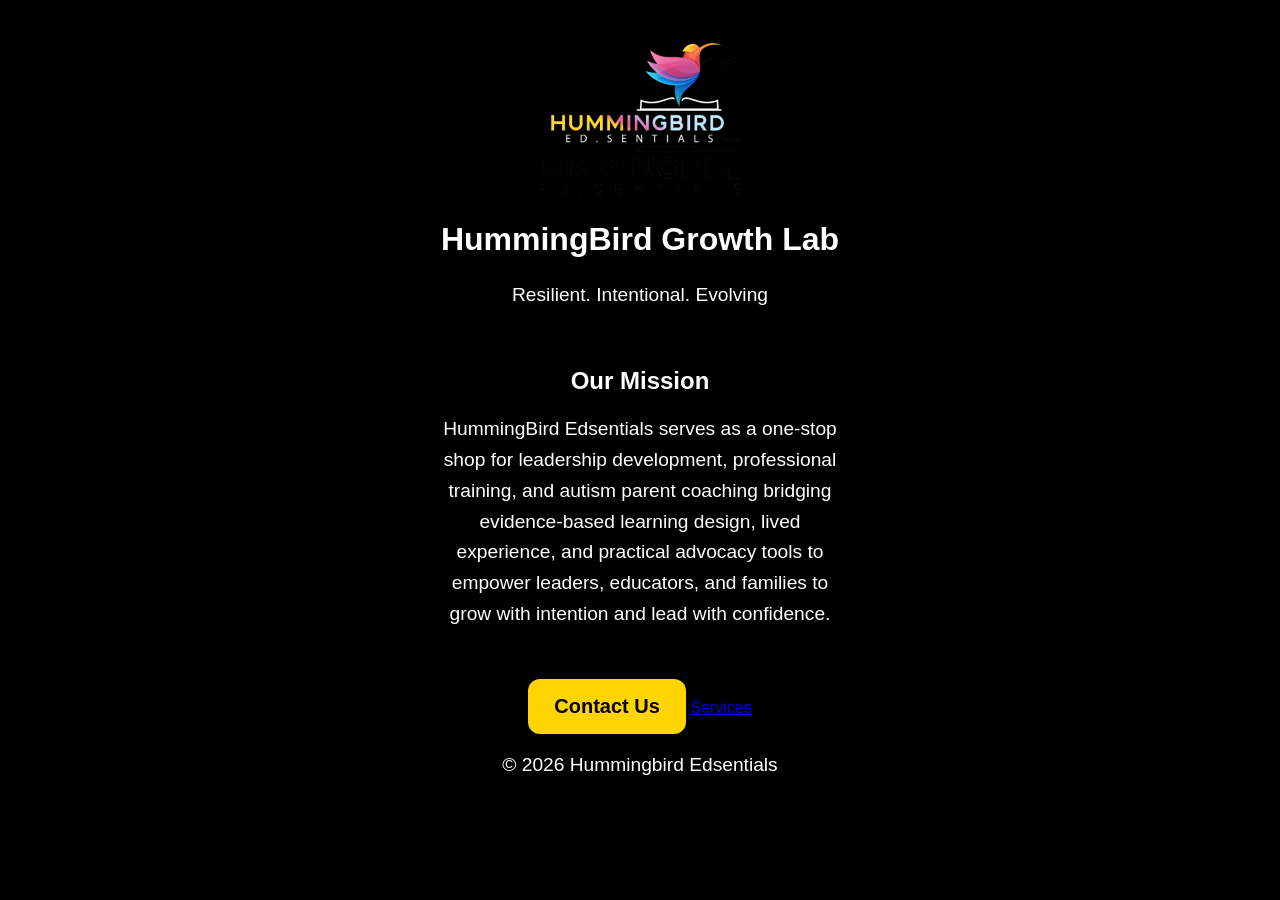
==== index.html @ 0219ddda "Update index.html" ====
<!DOCTYPE html>
<html lang="en">
<head>
  <meta charset="UTF-8" />
  <meta name="viewport" content="width=device-width, initial-scale=1.0"/>
  <title>HummingBird Edsentials</title>
  <link rel="stylesheet" href="assets/css/style.css" />

     <img src="assets/images/logos/logo_01.PNG" class="logo" />

</head>
<body>
  <header>
    <h1>HummingBird Growth Lab</h1>
    <p>Resilient. Intentional. Evolving</p>
  </header>
  <main>
    <section>
      <h2>Our Mission</h2>
      <p>HummingBird Edsentials serves as a one-stop shop for leadership development, professional training, and autism parent coaching bridging evidence-based learning design, lived experience, and practical advocacy tools to empower leaders, educators, and families to grow with intention and lead with confidence.</p>
    </section>

    <!-- this is version 2 of buttons -->
    <div class="button-group">
  <a class="btn contact-btn" href="https://calendly.com/hummingbirdedsentials" target="_blank">Contact Us</a>
  <a class="btn services-btn" href="services.html">Services</a>
</div>
    <!-- this section was the first version of the contact and services button 
    
    <a class="booking-btn" href="https://calendly.com/hummingbirdedsentials" target="_blank" rel="noopener noreferrer">
  Contact Us
</a>

    <!-- <nav>
 <!-- <a href="index.html">Home</a>
  <a href="about.html">About</a>
      
  <a href="services.html">Services</a>
</nav>

-->
    
    <!-- THis line is the photo asset
<img src="assets/images/headshots/lani_01.PNG" alt="Description of image" /> -->

  <!-- this code below centers photo
    <img src="assets/images/logos/logo_01.PNG" class="center-img" alt="Your Alt Text" />
    -->
 
    
  </main>
  <footer>
    <p>&copy; 2026 Hummingbird Edsentials</p>
  </footer>
</body>
</html>
---- assets/css/style.css ----
/* Set black background */
body {
  background-color: #000;
  color: #fff;
  font-family: Arial, sans-serif;
  margin: 0;
  padding: 0;
}

/* Center all text */
body {
  background-color: #000;
  color: #fff;
  font-family: Arial, sans-serif;
  text-align: center; /* ← This is the key */
  margin: 0;
  padding: 0;
}

/* Optional: remove left alignment from sections */
section {
  text-align: center;
  padding: 20px;
}

/* for logo */
.logo {
  width: 200px;
  display: block;
  margin: auto;
}

/* Center image class */
.center-img {
  display: block;
  margin-left: auto;
  margin-right: auto;
  max-width: 100%;
  height: auto;
  padding-top: 2rem;
}

/* Default styling for all screens (e.g., mobile) */
p {
  font-size: 1.2rem;
  margin: 1rem auto;
  padding: 0 1rem;
}

/* Desktop-specific styling (apply ONLY on larger screens) */
@media (min-width: 768px) {
  p {
    max-width: 400px; /* Adjust to get about 4 lines visually */
    line-height: 1.6;
    margin: 1rem auto; /* Centers horizontally */
    text-align: center;
  }
}

/* ========================= */
/*     PAGE NAVIGATION      */
/* ========================= */
.page-buttons {
    display: flex;
    justify-content: center;
    gap: 15px; /* Adds spacing between buttons */
    margin-top: 20px; /* Adjusts spacing below the logo */
}

/* Navigation Buttons */
.page-buttons a {
    text-decoration: none;
}
.contact-btn{
  display:inline-block;
  background:#ffd400;
  color:#000;
  padding:16px 26px;
  font-size:20px;
  font-weight:700;
  border-radius:12px;
  text-decoration:none;
  margin-top:14px;
}

.contact-btn:hover{
  opacity:0.92;
}


<!DOCTYPE html>
<html lang="en">
<head>
  <meta charset="UTF-8" />
  <meta name="viewport" content="width=device-width, initial-scale=1.0"/>
  <title>Hummingbird Essentials</title>
  <link rel="stylesheet" href="style.css" />
</head>
<body>
  <header>
    <h1>Welcome to Hummingbird Essentials</h1>
    <p>Simple. Natural. Essential.</p>
  </header>
  <main>
    <section>
      <h2>Our Mission</h2>
      <p>Empowering your everyday life with essential products for wellness and simplicity.</p>
      <a class="contact-btn" href="YOUR-LINK">Contact Us</a>
    </section>
  </main>
  <footer>
    <p>&copy; 2026 Hummingbird Essentials</p>
  </footer>
</body>
</html>
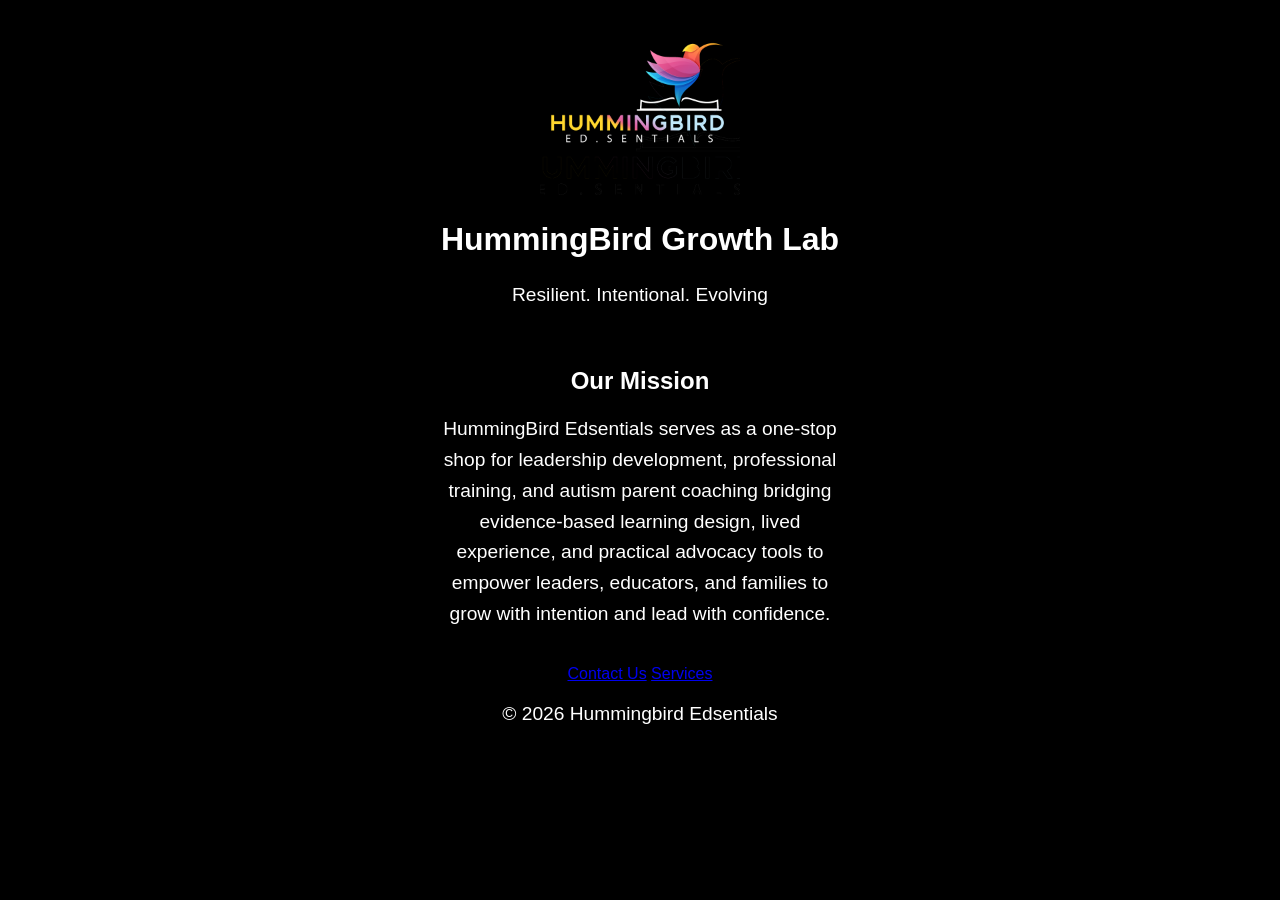
==== commit 6198981a: "Update index.html" ====
--- a/index.html
+++ b/index.html
@@ -20,12 +20,20 @@
       <p>HummingBird Edsentials serves as a one-stop shop for leadership development, professional training, and autism parent coaching bridging evidence-based learning design, lived experience, and practical advocacy tools to empower leaders, educators, and families to grow with intention and lead with confidence.</p>
     </section>
 
-    <!-- this is version 2 of buttons -->
+    <!-- This is version 3 of buttons -->
+    <div class="button-group">
+  <a class="btn" href="https://calendly.com/hummingbirdedsentials" target="_blank">Contact Us</a>
+  <a class="btn" href="services.html">Services</a>
+</div>
+
+    <!-- this is version 2 of buttons 
     <div class="button-group">
   <a class="btn contact-btn" href="https://calendly.com/hummingbirdedsentials" target="_blank">Contact Us</a>
   <a class="btn services-btn" href="services.html">Services</a>
 </div>
-    <!-- this section was the first version of the contact and services button 
+    
+    
+    this section was the first version of the contact and services button 
     
     <a class="booking-btn" href="https://calendly.com/hummingbirdedsentials" target="_blank" rel="noopener noreferrer">
   Contact Us
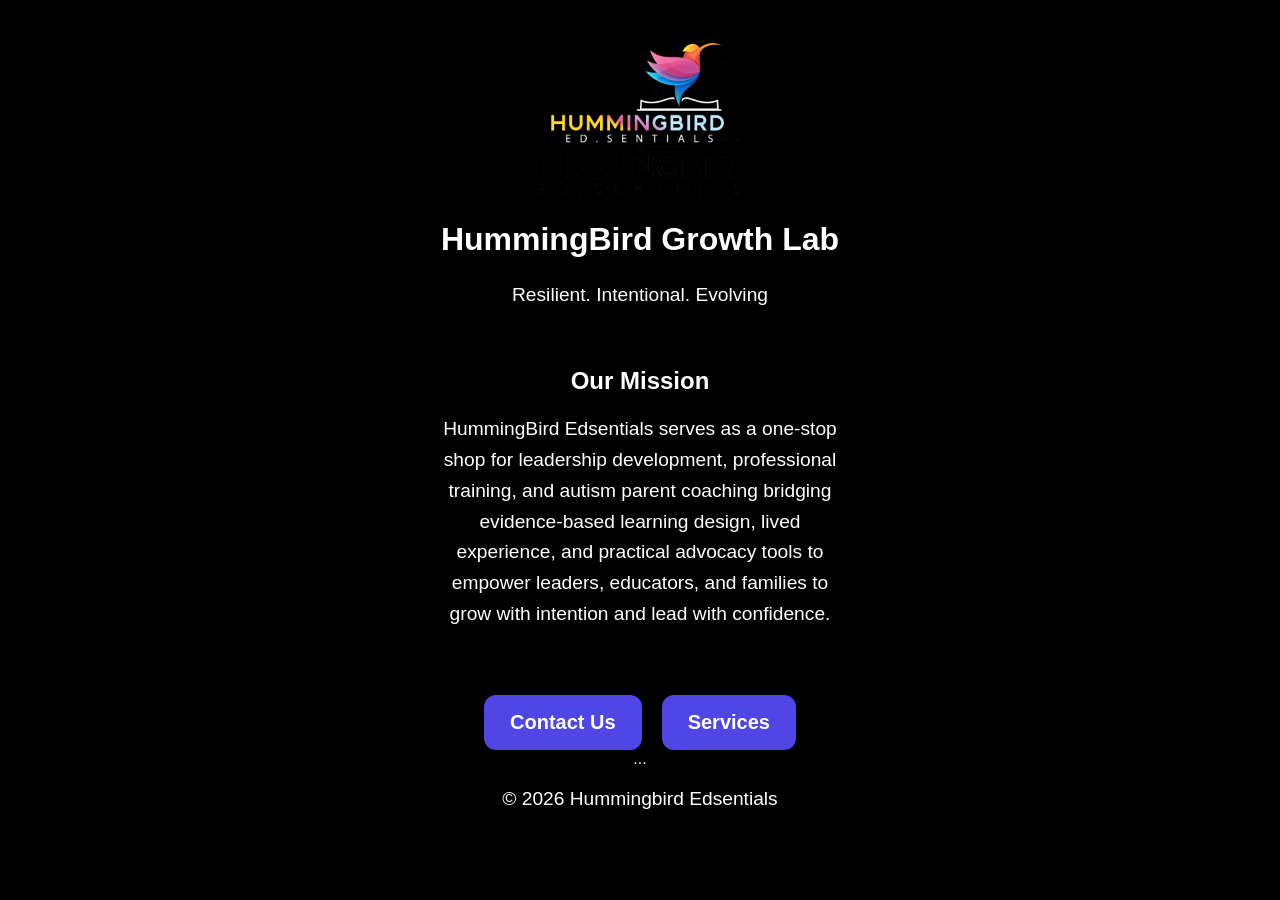
==== commit eead1382: "Update index.html" ====
--- a/index.html
+++ b/index.html
@@ -54,6 +54,11 @@
   <!-- this code below centers photo
     <img src="assets/images/logos/logo_01.PNG" class="center-img" alt="Your Alt Text" />
     -->
+
+    <!DOCTYPE html>
+<html lang="en">
+...
+</html>
  
     
   </main>
--- a/assets/css/style.css
+++ b/assets/css/style.css
@@ -1,36 +1,23 @@
-/* Set black background */
 body {
   background-color: #000;
   color: #fff;
   font-family: Arial, sans-serif;
+  text-align: center;
   margin: 0;
   padding: 0;
 }
 
-/* Center all text */
-body {
-  background-color: #000;
-  color: #fff;
-  font-family: Arial, sans-serif;
-  text-align: center; /* ← This is the key */
-  margin: 0;
-  padding: 0;
-}
-
-/* Optional: remove left alignment from sections */
 section {
   text-align: center;
   padding: 20px;
 }
 
-/* for logo */
 .logo {
   width: 200px;
   display: block;
   margin: auto;
 }
 
-/* Center image class */
 .center-img {
   display: block;
   margin-left: auto;
@@ -40,76 +27,41 @@
   padding-top: 2rem;
 }
 
-/* Default styling for all screens (e.g., mobile) */
 p {
   font-size: 1.2rem;
   margin: 1rem auto;
   padding: 0 1rem;
 }
 
-/* Desktop-specific styling (apply ONLY on larger screens) */
 @media (min-width: 768px) {
   p {
-    max-width: 400px; /* Adjust to get about 4 lines visually */
+    max-width: 400px;
     line-height: 1.6;
-    margin: 1rem auto; /* Centers horizontally */
+    margin: 1rem auto;
     text-align: center;
   }
 }
 
-/* ========================= */
-/*     PAGE NAVIGATION      */
-/* ========================= */
-.page-buttons {
-    display: flex;
-    justify-content: center;
-    gap: 15px; /* Adds spacing between buttons */
-    margin-top: 20px; /* Adjusts spacing below the logo */
+.button-group {
+  display: flex;
+  justify-content: center;
+  gap: 20px;
+  margin-top: 30px;
+  flex-wrap: wrap;
 }
 
-/* Navigation Buttons */
-.page-buttons a {
-    text-decoration: none;
-}
-.contact-btn{
-  display:inline-block;
-  background:#ffd400;
-  color:#000;
-  padding:16px 26px;
-  font-size:20px;
-  font-weight:700;
-  border-radius:12px;
-  text-decoration:none;
-  margin-top:14px;
+.btn {
+  display: inline-block;
+  padding: 16px 26px;
+  background: #4f46e5;
+  color: white;
+  text-decoration: none;
+  border-radius: 12px;
+  font-size: 20px;
+  font-weight: 700;
+  transition: 0.3s;
 }
 
-.contact-btn:hover{
-  opacity:0.92;
+.btn:hover {
+  background: #3730a3;
 }
-
-
-<!DOCTYPE html>
-<html lang="en">
-<head>
-  <meta charset="UTF-8" />
-  <meta name="viewport" content="width=device-width, initial-scale=1.0"/>
-  <title>Hummingbird Essentials</title>
-  <link rel="stylesheet" href="style.css" />
-</head>
-<body>
-  <header>
-    <h1>Welcome to Hummingbird Essentials</h1>
-    <p>Simple. Natural. Essential.</p>
-  </header>
-  <main>
-    <section>
-      <h2>Our Mission</h2>
-      <p>Empowering your everyday life with essential products for wellness and simplicity.</p>
-      <a class="contact-btn" href="YOUR-LINK">Contact Us</a>
-    </section>
-  </main>
-  <footer>
-    <p>&copy; 2026 Hummingbird Essentials</p>
-  </footer>
-</body>
-</html>
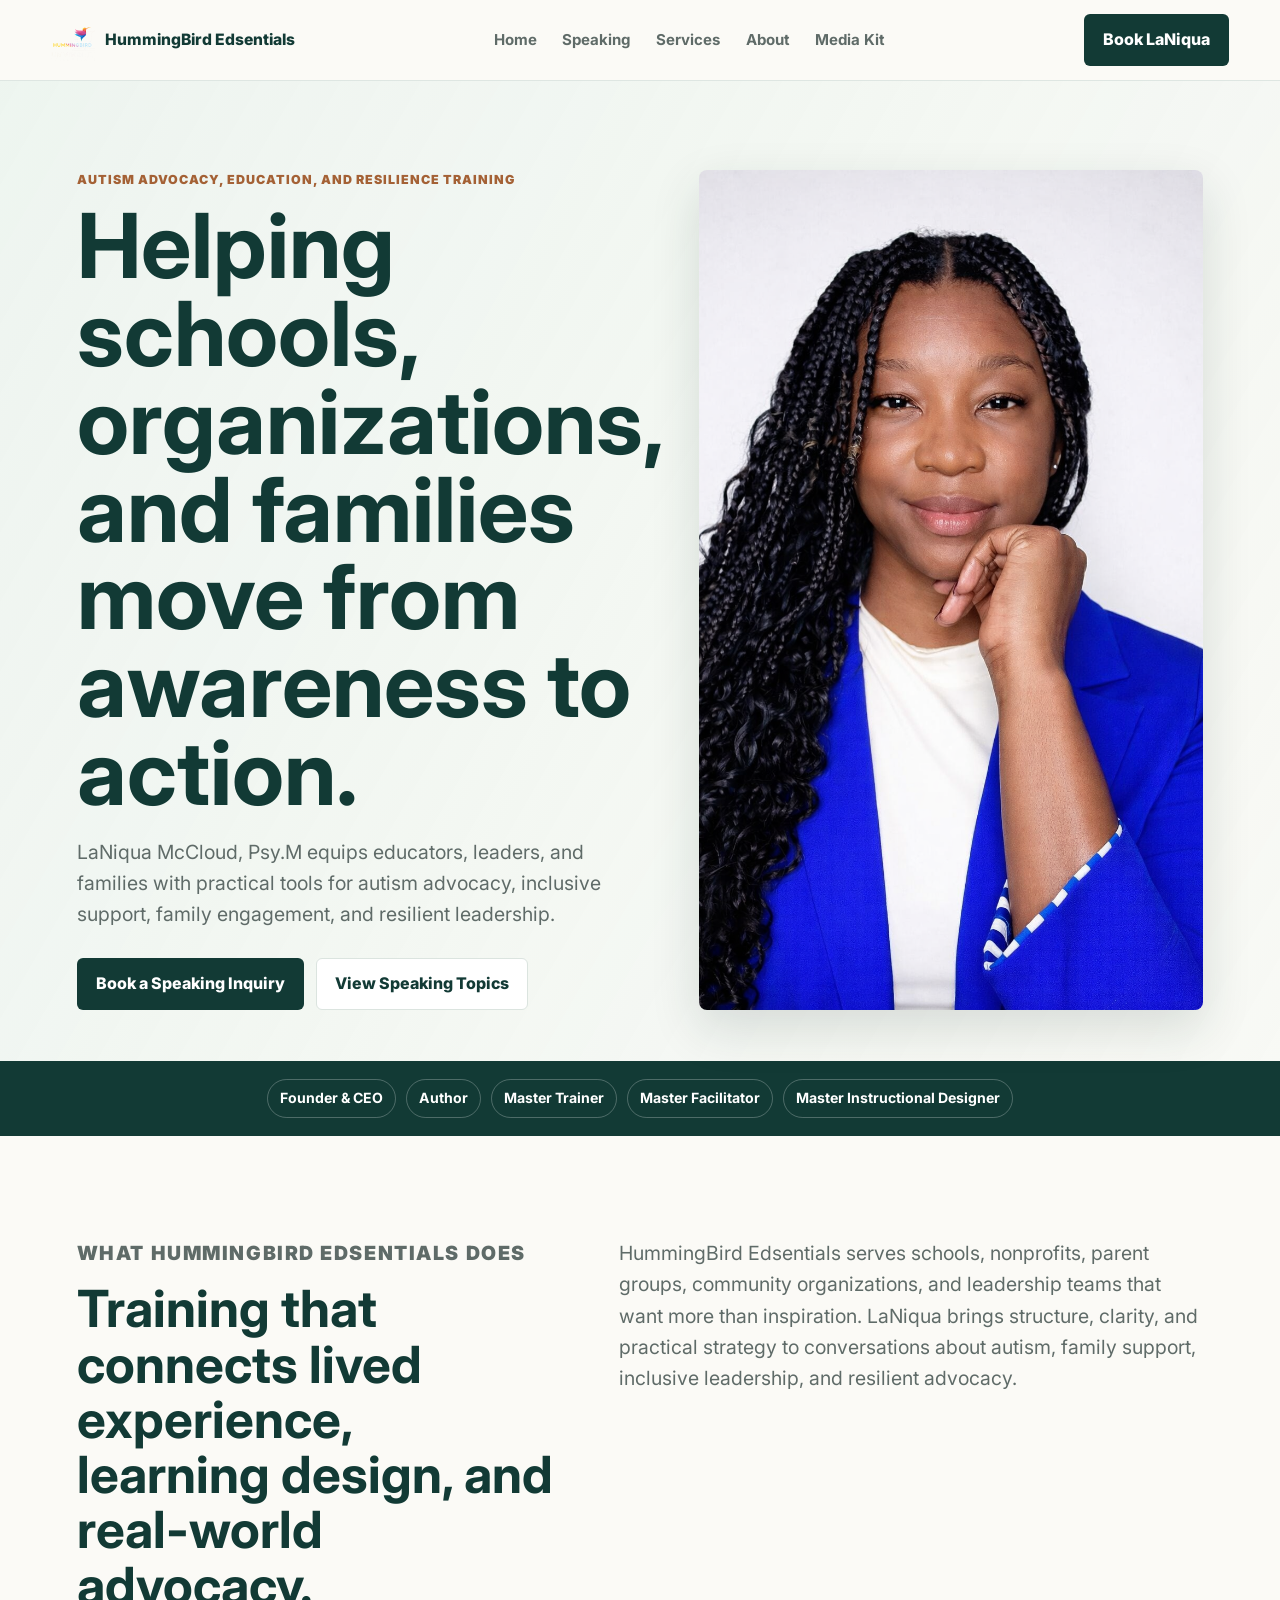
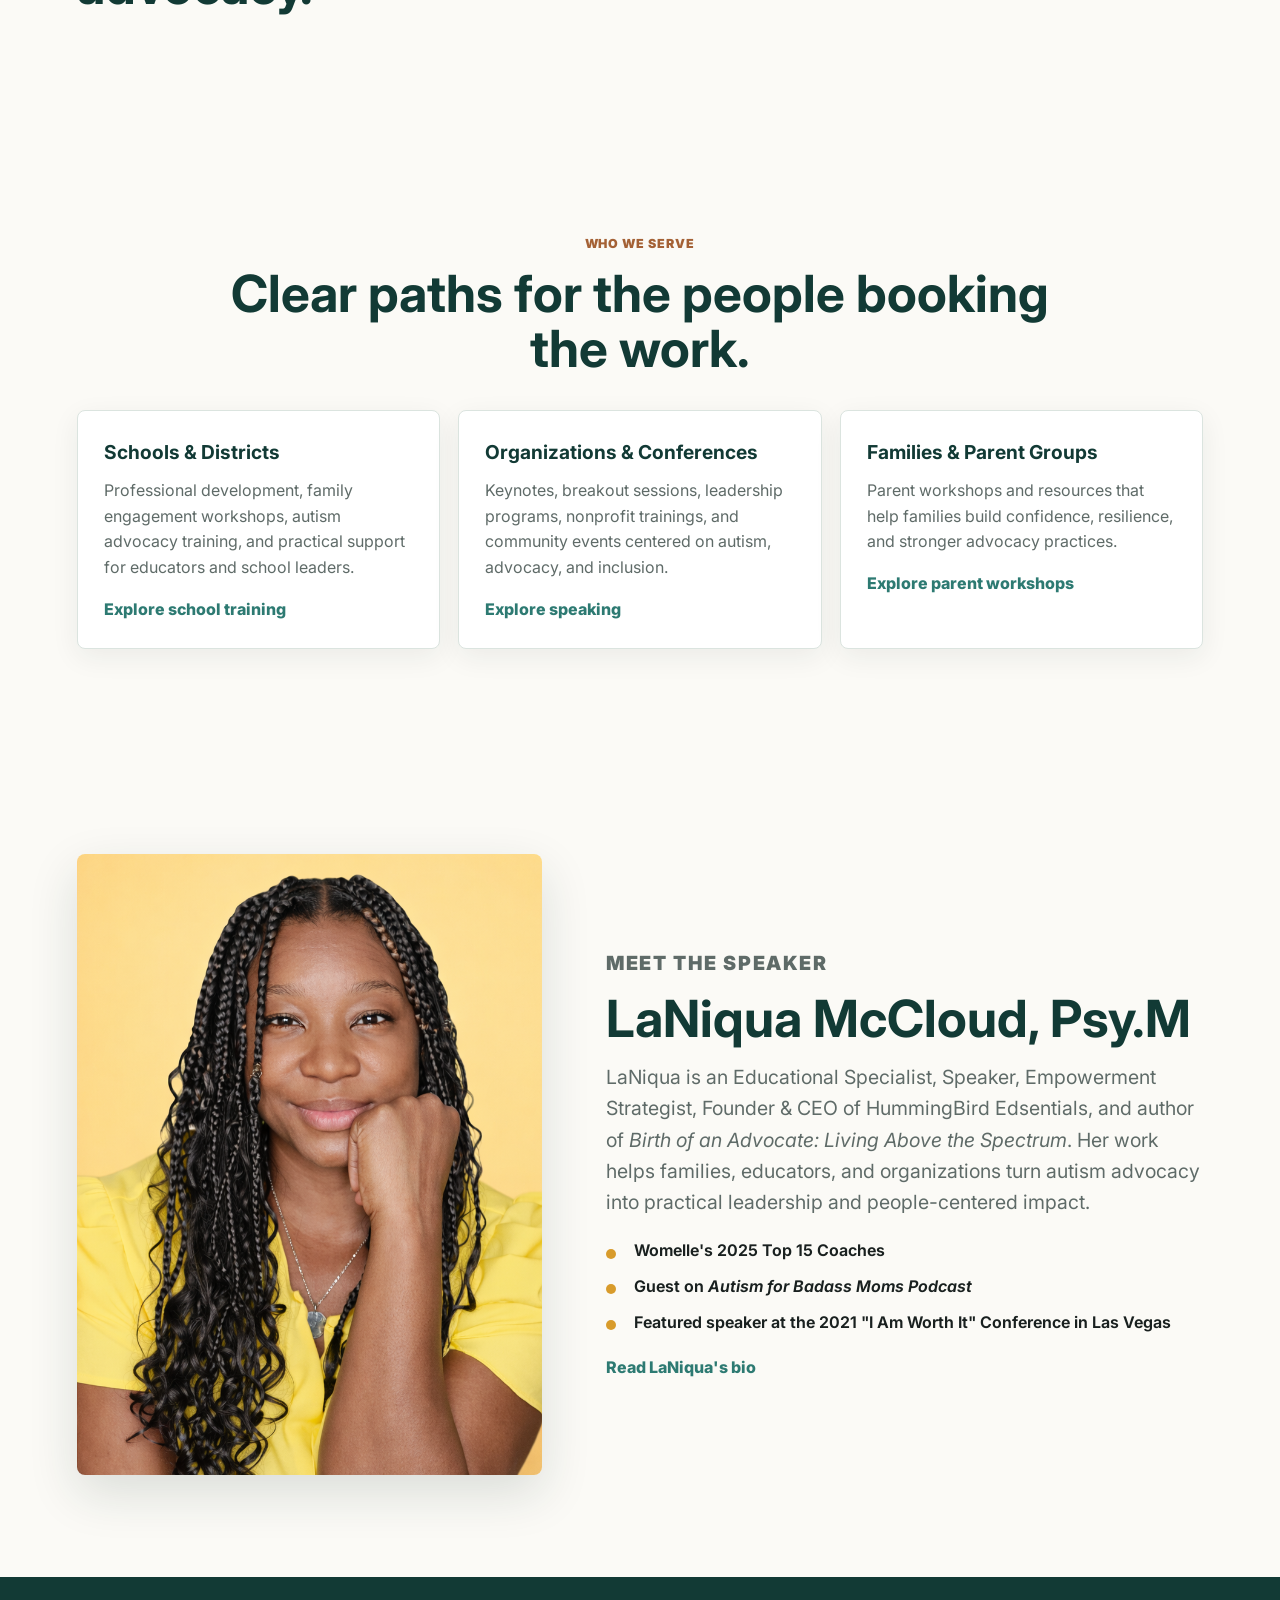
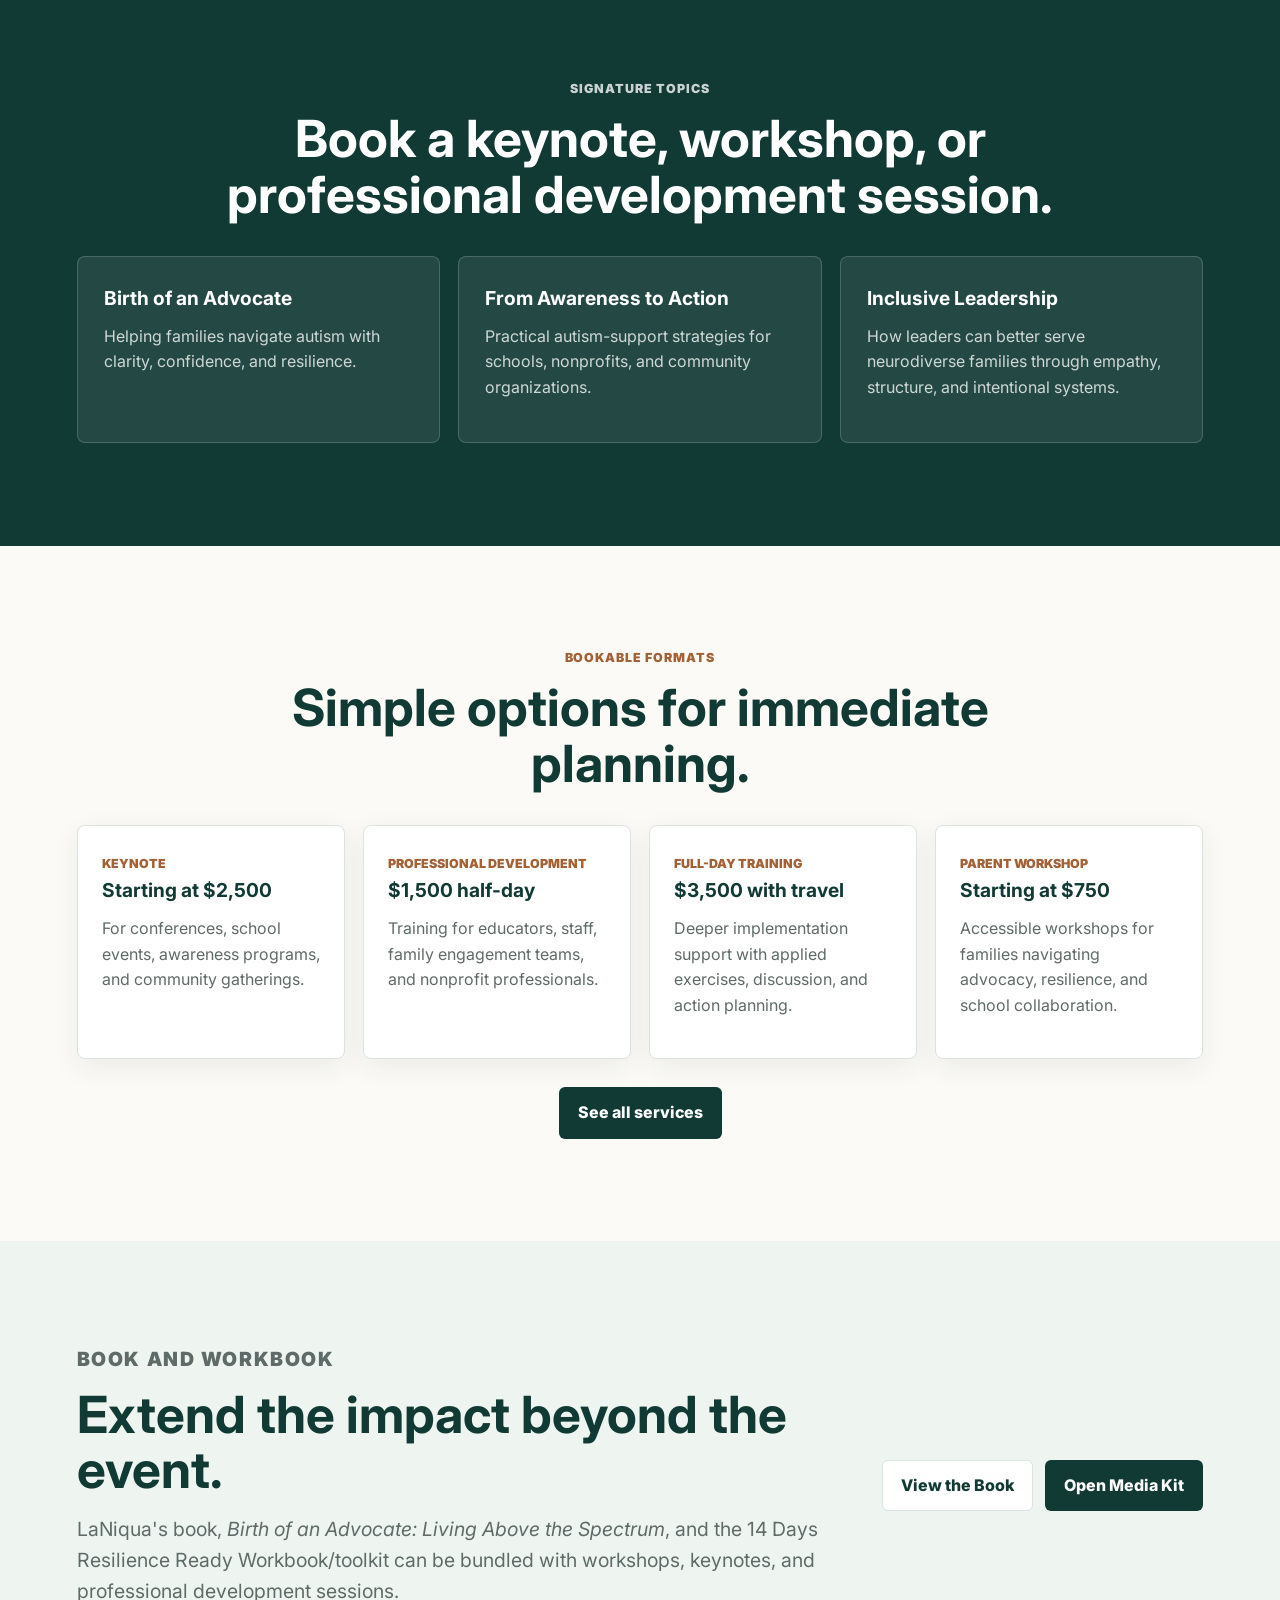
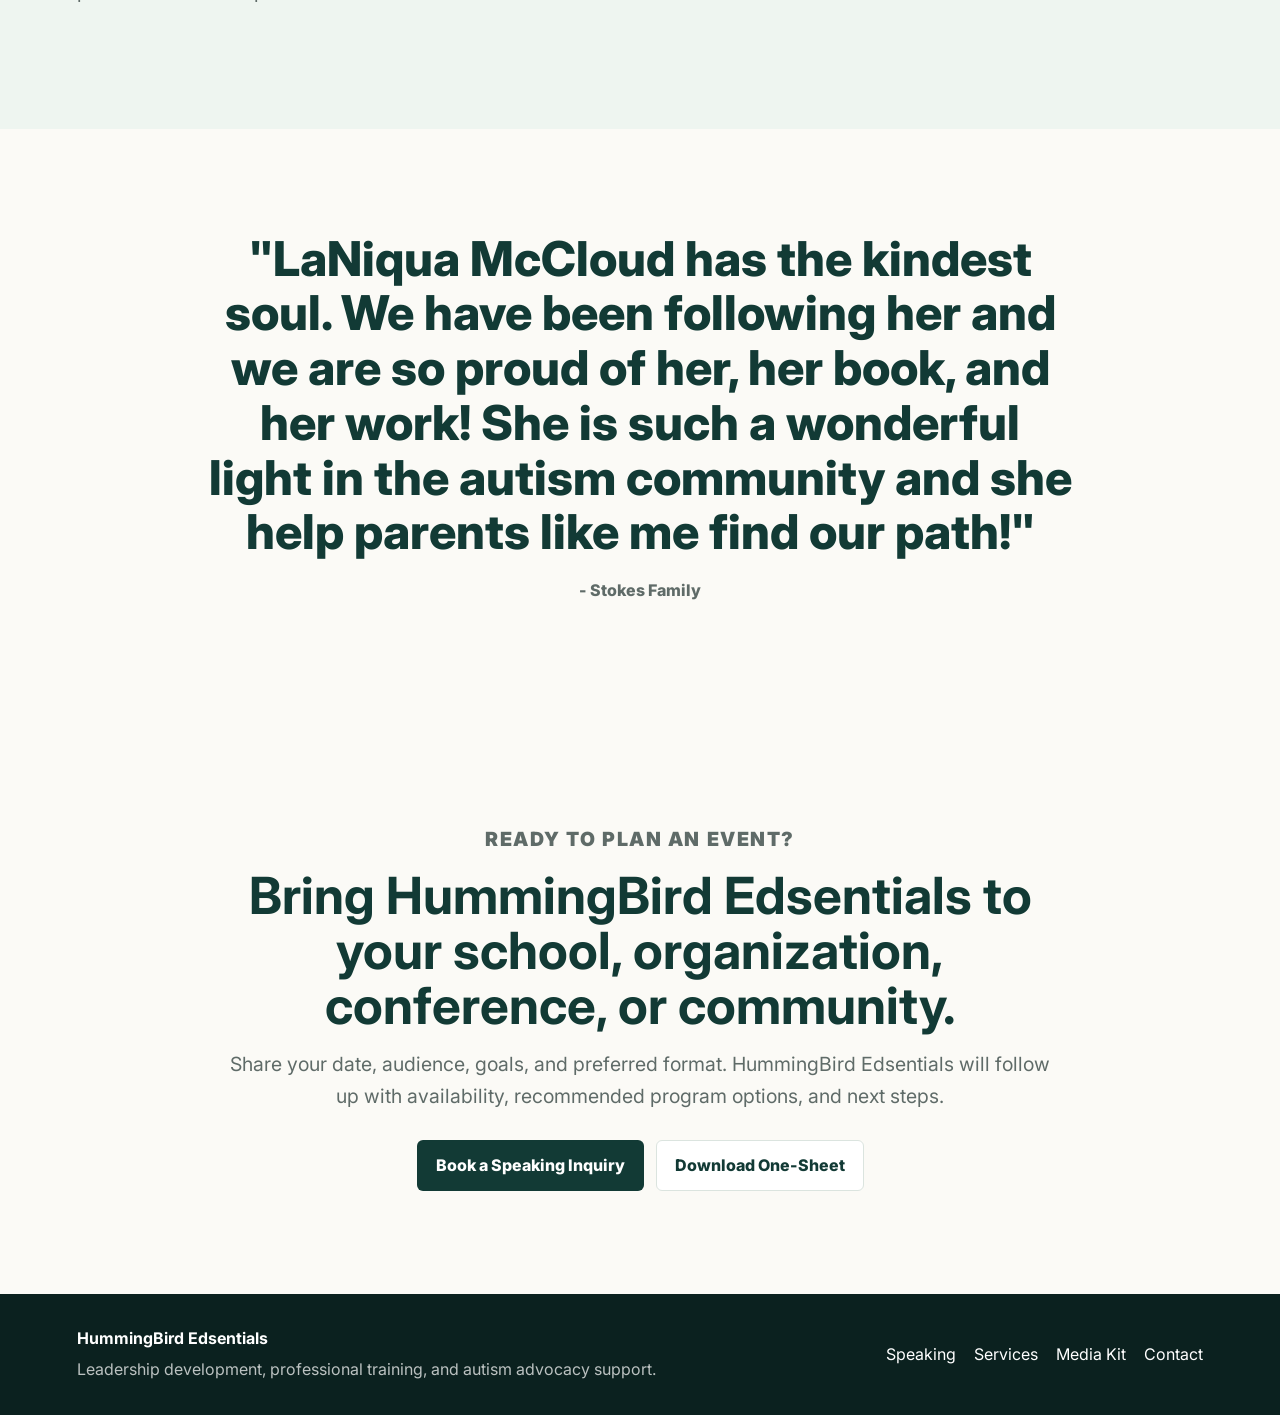
==== commit 5c4ead01: "Build booking-focused HummingBird Edsentials site" ====
--- a/index.html
+++ b/index.html
@@ -2,69 +2,197 @@
 <html lang="en">
 <head>
   <meta charset="UTF-8" />
-  <meta name="viewport" content="width=device-width, initial-scale=1.0"/>
-  <title>HummingBird Edsentials</title>
+  <meta name="viewport" content="width=device-width, initial-scale=1.0" />
+  <meta name="description" content="HummingBird Edsentials helps schools, organizations, and families turn autism advocacy into practical leadership, resilience, and inclusive support systems." />
+  <title>HummingBird Edsentials | Autism Advocacy, Education & Leadership Training</title>
+  <link rel="preconnect" href="https://fonts.googleapis.com" />
+  <link rel="preconnect" href="https://fonts.gstatic.com" crossorigin />
+  <link href="https://fonts.googleapis.com/css2?family=Inter:wght@400;500;600;700;800&display=swap" rel="stylesheet" />
   <link rel="stylesheet" href="assets/css/style.css" />
-
-     <img src="assets/images/logos/logo_01.PNG" class="logo" />
-
 </head>
 <body>
-  <header>
-    <h1>HummingBird Growth Lab</h1>
-    <p>Resilient. Intentional. Evolving</p>
+  <header class="site-header">
+    <a class="brand" href="./" aria-label="HummingBird Edsentials home">
+      <img src="assets/images/logos/logo_01.PNG" alt="HummingBird Edsentials logo" />
+      <span>HummingBird Edsentials</span>
+    </a>
+    <nav class="site-nav" aria-label="Primary navigation">
+      <a href="./">Home</a>
+      <a href="speaking/">Speaking</a>
+      <a href="services/">Services</a>
+      <a href="about.html">About</a>
+      <a href="media-kit/">Media Kit</a>
+    </nav>
+    <a class="nav-cta" href="https://calendly.com/hummingbirdedsentials" target="_blank" rel="noopener">Book LaNiqua</a>
   </header>
+
   <main>
-    <section>
-      <h2>Our Mission</h2>
-      <p>HummingBird Edsentials serves as a one-stop shop for leadership development, professional training, and autism parent coaching bridging evidence-based learning design, lived experience, and practical advocacy tools to empower leaders, educators, and families to grow with intention and lead with confidence.</p>
+    <section class="hero">
+      <div class="hero-copy">
+        <p class="eyebrow">Autism advocacy, education, and resilience training</p>
+        <h1>Helping schools, organizations, and families move from awareness to action.</h1>
+        <p class="lede">LaNiqua McCloud, Psy.M equips educators, leaders, and families with practical tools for autism advocacy, inclusive support, family engagement, and resilient leadership.</p>
+        <div class="hero-actions">
+          <a class="btn btn-primary" href="https://calendly.com/hummingbirdedsentials" target="_blank" rel="noopener">Book a Speaking Inquiry</a>
+          <a class="btn btn-secondary" href="speaking/">View Speaking Topics</a>
+        </div>
+      </div>
+      <div class="hero-media" aria-label="LaNiqua McCloud speaker portrait">
+        <img src="assets/images/headshots/lani_01.PNG" alt="LaNiqua McCloud" />
+      </div>
     </section>
 
-    <!-- This is version 3 of buttons -->
-    <div class="button-group">
-  <a class="btn" href="https://calendly.com/hummingbirdedsentials" target="_blank">Contact Us</a>
-  <a class="btn" href="services.html">Services</a>
-</div>
+    <section class="cred-strip" aria-label="Credentials">
+      <span>Founder & CEO</span>
+      <span>Author</span>
+      <span>Master Trainer</span>
+      <span>Master Facilitator</span>
+      <span>Master Instructional Designer</span>
+    </section>
 
-    <!-- this is version 2 of buttons 
-    <div class="button-group">
-  <a class="btn contact-btn" href="https://calendly.com/hummingbirdedsentials" target="_blank">Contact Us</a>
-  <a class="btn services-btn" href="services.html">Services</a>
-</div>
-    
-    
-    this section was the first version of the contact and services button 
-    
-    <a class="booking-btn" href="https://calendly.com/hummingbirdedsentials" target="_blank" rel="noopener noreferrer">
-  Contact Us
-</a>
+    <section class="section intro-grid">
+      <div>
+        <p class="eyebrow">What HummingBird Edsentials does</p>
+        <h2>Training that connects lived experience, learning design, and real-world advocacy.</h2>
+      </div>
+      <p>HummingBird Edsentials serves schools, nonprofits, parent groups, community organizations, and leadership teams that want more than inspiration. LaNiqua brings structure, clarity, and practical strategy to conversations about autism, family support, inclusive leadership, and resilient advocacy.</p>
+    </section>
 
-    <!-- <nav>
- <!-- <a href="index.html">Home</a>
-  <a href="about.html">About</a>
-      
-  <a href="services.html">Services</a>
-</nav>
+    <section class="section audience-section" aria-label="Audience paths">
+      <div class="section-heading">
+        <p class="eyebrow">Who we serve</p>
+        <h2>Clear paths for the people booking the work.</h2>
+      </div>
+      <div class="card-grid three">
+        <article class="feature-card">
+          <h3>Schools & Districts</h3>
+          <p>Professional development, family engagement workshops, autism advocacy training, and practical support for educators and school leaders.</p>
+          <a href="services/#schools">Explore school training</a>
+        </article>
+        <article class="feature-card">
+          <h3>Organizations & Conferences</h3>
+          <p>Keynotes, breakout sessions, leadership programs, nonprofit trainings, and community events centered on autism, advocacy, and inclusion.</p>
+          <a href="speaking/">Explore speaking</a>
+        </article>
+        <article class="feature-card">
+          <h3>Families & Parent Groups</h3>
+          <p>Parent workshops and resources that help families build confidence, resilience, and stronger advocacy practices.</p>
+          <a href="services/#families">Explore parent workshops</a>
+        </article>
+      </div>
+    </section>
 
--->
-    
-    <!-- THis line is the photo asset
-<img src="assets/images/headshots/lani_01.PNG" alt="Description of image" /> -->
+    <section class="section split-section">
+      <div class="image-panel">
+        <img src="assets/images/headshots/lani_02.PNG" alt="LaNiqua McCloud smiling" />
+      </div>
+      <div class="content-panel">
+        <p class="eyebrow">Meet the speaker</p>
+        <h2>LaNiqua McCloud, Psy.M</h2>
+        <p>LaNiqua is an Educational Specialist, Speaker, Empowerment Strategist, Founder & CEO of HummingBird Edsentials, and author of <em>Birth of an Advocate: Living Above the Spectrum</em>. Her work helps families, educators, and organizations turn autism advocacy into practical leadership and people-centered impact.</p>
+        <ul class="check-list">
+          <li>Womelle's 2025 Top 15 Coaches</li>
+          <li>Guest on <em>Autism for Badass Moms Podcast</em></li>
+          <li>Featured speaker at the 2021 "I Am Worth It" Conference in Las Vegas</li>
+        </ul>
+        <a class="text-link" href="about.html">Read LaNiqua's bio</a>
+      </div>
+    </section>
 
-  <!-- this code below centers photo
-    <img src="assets/images/logos/logo_01.PNG" class="center-img" alt="Your Alt Text" />
-    -->
+    <section class="section dark-band">
+      <div class="section-heading">
+        <p class="eyebrow">Signature topics</p>
+        <h2>Book a keynote, workshop, or professional development session.</h2>
+      </div>
+      <div class="topic-list">
+        <article>
+          <h3>Birth of an Advocate</h3>
+          <p>Helping families navigate autism with clarity, confidence, and resilience.</p>
+        </article>
+        <article>
+          <h3>From Awareness to Action</h3>
+          <p>Practical autism-support strategies for schools, nonprofits, and community organizations.</p>
+        </article>
+        <article>
+          <h3>Inclusive Leadership</h3>
+          <p>How leaders can better serve neurodiverse families through empathy, structure, and intentional systems.</p>
+        </article>
+      </div>
+    </section>
 
-    <!DOCTYPE html>
-<html lang="en">
-...
-</html>
- 
-    
+    <section class="section offers-preview">
+      <div class="section-heading">
+        <p class="eyebrow">Bookable formats</p>
+        <h2>Simple options for immediate planning.</h2>
+      </div>
+      <div class="pricing-grid">
+        <article class="price-card">
+          <span>Keynote</span>
+          <h3>Starting at $2,500</h3>
+          <p>For conferences, school events, awareness programs, and community gatherings.</p>
+        </article>
+        <article class="price-card">
+          <span>Professional Development</span>
+          <h3>$1,500 half-day</h3>
+          <p>Training for educators, staff, family engagement teams, and nonprofit professionals.</p>
+        </article>
+        <article class="price-card">
+          <span>Full-Day Training</span>
+          <h3>$3,500 with travel</h3>
+          <p>Deeper implementation support with applied exercises, discussion, and action planning.</p>
+        </article>
+        <article class="price-card">
+          <span>Parent Workshop</span>
+          <h3>Starting at $750</h3>
+          <p>Accessible workshops for families navigating advocacy, resilience, and school collaboration.</p>
+        </article>
+      </div>
+      <div class="center-actions">
+        <a class="btn btn-primary" href="services/">See all services</a>
+      </div>
+    </section>
+
+    <section class="section resource-band">
+      <div>
+        <p class="eyebrow">Book and workbook</p>
+        <h2>Extend the impact beyond the event.</h2>
+        <p>LaNiqua's book, <em>Birth of an Advocate: Living Above the Spectrum</em>, and the 14 Days Resilience Ready Workbook/toolkit can be bundled with workshops, keynotes, and professional development sessions.</p>
+      </div>
+      <div class="resource-actions">
+        <a class="btn btn-secondary" href="https://www.amazon.com/dp/B0D9DZ9Z6B" target="_blank" rel="noopener">View the Book</a>
+        <a class="btn btn-primary" href="media-kit/">Open Media Kit</a>
+      </div>
+    </section>
+
+    <section class="section testimonial-section">
+      <blockquote>
+        "LaNiqua McCloud has the kindest soul. We have been following her and we are so proud of her, her book, and her work! She is such a wonderful light in the autism community and she help parents like me find our path!"
+      </blockquote>
+      <p>- Stokes Family</p>
+    </section>
+
+    <section class="section final-cta">
+      <p class="eyebrow">Ready to plan an event?</p>
+      <h2>Bring HummingBird Edsentials to your school, organization, conference, or community.</h2>
+      <p>Share your date, audience, goals, and preferred format. HummingBird Edsentials will follow up with availability, recommended program options, and next steps.</p>
+      <div class="hero-actions">
+        <a class="btn btn-primary" href="https://calendly.com/hummingbirdedsentials" target="_blank" rel="noopener">Book a Speaking Inquiry</a>
+        <a class="btn btn-secondary" href="assets/downloads/laniqua-mccloud-speaker-one-sheet.html">Download One-Sheet</a>
+      </div>
+    </section>
   </main>
-  <footer>
-    <p>&copy; 2026 Hummingbird Edsentials</p>
+
+  <footer class="site-footer">
+    <div>
+      <strong>HummingBird Edsentials</strong>
+      <p>Leadership development, professional training, and autism advocacy support.</p>
+    </div>
+    <div class="footer-links">
+      <a href="speaking/">Speaking</a>
+      <a href="services/">Services</a>
+      <a href="media-kit/">Media Kit</a>
+      <a href="https://calendly.com/hummingbirdedsentials" target="_blank" rel="noopener">Contact</a>
+    </div>
   </footer>
 </body>
 </html>
-
--- a/assets/css/style.css
+++ b/assets/css/style.css
@@ -1,67 +1,662 @@
+:root {
+  --ink: #19201f;
+  --muted: #5f6b68;
+  --line: #dbe4df;
+  --paper: #fbfaf6;
+  --soft: #eef5f0;
+  --white: #ffffff;
+  --deep: #123a35;
+  --deep-2: #0d2d29;
+  --accent: #d89b2b;
+  --accent-2: #a46135;
+  --teal: #2d7a72;
+  --shadow: 0 18px 50px rgba(22, 48, 44, 0.14);
+}
+
+* {
+  box-sizing: border-box;
+}
+
+html {
+  scroll-behavior: smooth;
+}
+
 body {
-  background-color: #000;
-  color: #fff;
-  font-family: Arial, sans-serif;
+  margin: 0;
+  background: var(--paper);
+  color: var(--ink);
+  font-family: "Inter", Arial, sans-serif;
+  line-height: 1.6;
+}
+
+img {
+  display: block;
+  max-width: 100%;
+}
+
+a {
+  color: inherit;
+}
+
+.site-header {
+  position: sticky;
+  top: 0;
+  z-index: 20;
+  display: flex;
+  align-items: center;
+  justify-content: space-between;
+  gap: 24px;
+  padding: 14px clamp(20px, 4vw, 56px);
+  background: rgba(251, 250, 246, 0.94);
+  border-bottom: 1px solid rgba(219, 228, 223, 0.9);
+  backdrop-filter: blur(14px);
+}
+
+.brand {
+  display: inline-flex;
+  align-items: center;
+  gap: 10px;
+  color: var(--deep);
+  font-size: 0.98rem;
+  font-weight: 800;
+  text-decoration: none;
+  white-space: nowrap;
+}
+
+.brand img {
+  width: 44px;
+  height: 44px;
+  object-fit: contain;
+}
+
+.site-nav {
+  display: flex;
+  align-items: center;
+  justify-content: center;
+  gap: clamp(12px, 2vw, 26px);
+  color: var(--muted);
+  font-size: 0.94rem;
+  font-weight: 700;
+}
+
+.site-nav a,
+.footer-links a,
+.feature-card a,
+.text-link {
+  text-decoration: none;
+}
+
+.site-nav a:hover,
+.footer-links a:hover,
+.feature-card a:hover,
+.text-link:hover {
+  color: var(--teal);
+}
+
+.nav-cta,
+.btn {
+  display: inline-flex;
+  align-items: center;
+  justify-content: center;
+  min-height: 44px;
+  padding: 12px 18px;
+  border-radius: 6px;
+  border: 1px solid transparent;
+  font-weight: 800;
+  text-decoration: none;
+  transition: transform 160ms ease, background 160ms ease, border-color 160ms ease;
+}
+
+.nav-cta,
+.btn-primary {
+  background: var(--deep);
+  color: var(--white);
+}
+
+.nav-cta:hover,
+.btn-primary:hover {
+  background: var(--deep-2);
+  transform: translateY(-1px);
+}
+
+.btn-secondary {
+  background: var(--white);
+  border-color: var(--line);
+  color: var(--deep);
+}
+
+.btn-secondary:hover {
+  border-color: var(--teal);
+  transform: translateY(-1px);
+}
+
+.hero {
+  display: grid;
+  grid-template-columns: minmax(0, 1.05fr) minmax(320px, 0.95fr);
+  gap: clamp(28px, 5vw, 72px);
+  align-items: center;
+  min-height: calc(100vh - 76px);
+  padding: clamp(44px, 7vw, 96px) clamp(20px, 6vw, 96px) clamp(28px, 4vw, 56px);
+  background:
+    linear-gradient(120deg, rgba(238, 245, 240, 0.96), rgba(251, 250, 246, 0.78)),
+    var(--soft);
+}
+
+.hero-copy {
+  max-width: 760px;
+}
+
+.eyebrow {
+  margin: 0 0 12px;
+  color: var(--accent-2);
+  font-size: 0.78rem;
+  font-weight: 900;
+  letter-spacing: 0.08em;
+  text-transform: uppercase;
+}
+
+h1,
+h2,
+h3,
+p {
+  margin-top: 0;
+}
+
+h1 {
+  margin-bottom: 20px;
+  color: var(--deep);
+  font-size: clamp(2.55rem, 7vw, 5.8rem);
+  line-height: 0.98;
+  letter-spacing: 0;
+}
+
+h2 {
+  margin-bottom: 16px;
+  color: var(--deep);
+  font-size: clamp(1.85rem, 4vw, 3.4rem);
+  line-height: 1.08;
+  letter-spacing: 0;
+}
+
+h3 {
+  margin-bottom: 10px;
+  color: var(--deep);
+  font-size: 1.2rem;
+  letter-spacing: 0;
+}
+
+.lede,
+.page-hero p,
+.intro-grid p,
+.content-panel p,
+.resource-band p,
+.final-cta p {
+  color: var(--muted);
+  font-size: clamp(1.02rem, 2vw, 1.22rem);
+}
+
+.hero-actions {
+  display: flex;
+  flex-wrap: wrap;
+  gap: 12px;
+  margin-top: 28px;
+}
+
+.hero-media {
+  align-self: stretch;
+  min-height: 520px;
+  overflow: hidden;
+  border-radius: 8px;
+  box-shadow: var(--shadow);
+}
+
+.hero-media img {
+  width: 100%;
+  height: 100%;
+  object-fit: cover;
+  object-position: center 18%;
+}
+
+.cred-strip {
+  display: flex;
+  flex-wrap: wrap;
+  justify-content: center;
+  gap: 10px;
+  padding: 18px 20px;
+  background: var(--deep);
+  color: var(--white);
+}
+
+.cred-strip span {
+  padding: 7px 12px;
+  border: 1px solid rgba(255, 255, 255, 0.25);
+  border-radius: 999px;
+  font-size: 0.88rem;
+  font-weight: 700;
+}
+
+.section {
+  padding: clamp(56px, 8vw, 104px) clamp(20px, 6vw, 96px);
+}
+
+.section-heading {
+  max-width: 850px;
+  margin: 0 auto 34px;
   text-align: center;
+}
+
+.intro-grid {
+  display: grid;
+  grid-template-columns: minmax(0, 0.9fr) minmax(0, 1.1fr);
+  gap: clamp(28px, 5vw, 64px);
+  align-items: start;
+}
+
+.card-grid {
+  display: grid;
+  gap: 18px;
+}
+
+.card-grid.three {
+  grid-template-columns: repeat(3, minmax(0, 1fr));
+}
+
+.feature-card,
+.price-card,
+.service-row,
+.one-sheet-card {
+  background: var(--white);
+  border: 1px solid var(--line);
+  border-radius: 8px;
+  box-shadow: 0 8px 28px rgba(22, 48, 44, 0.07);
+}
+
+.feature-card {
+  padding: 26px;
+}
+
+.feature-card p,
+.price-card p,
+.service-row p,
+.topic-list p,
+.copy-stack p {
+  color: var(--muted);
+}
+
+.feature-card a,
+.text-link {
+  color: var(--teal);
+  font-weight: 800;
+}
+
+.split-section,
+.page-hero.about-hero {
+  display: grid;
+  grid-template-columns: minmax(280px, 0.78fr) minmax(0, 1fr);
+  gap: clamp(28px, 5vw, 72px);
+  align-items: center;
+}
+
+.image-panel {
+  overflow: hidden;
+  border-radius: 8px;
+  box-shadow: var(--shadow);
+}
+
+.image-panel img {
+  width: 100%;
+  max-height: 680px;
+  object-fit: cover;
+  object-position: center 16%;
+}
+
+.content-panel {
+  max-width: 760px;
+}
+
+.check-list {
+  display: grid;
+  gap: 10px;
+  margin: 20px 0;
+  padding: 0;
+  list-style: none;
+}
+
+.check-list li {
+  position: relative;
+  padding-left: 28px;
+  color: var(--ink);
+  font-weight: 650;
+}
+
+.check-list li::before {
+  content: "";
+  position: absolute;
+  left: 0;
+  top: 0.65em;
+  width: 10px;
+  height: 10px;
+  border-radius: 50%;
+  background: var(--accent);
+}
+
+.dark-band {
+  background: var(--deep);
+  color: var(--white);
+}
+
+.dark-band h2,
+.dark-band h3,
+.dark-band .eyebrow {
+  color: var(--white);
+}
+
+.dark-band .eyebrow {
+  opacity: 0.78;
+}
+
+.topic-list {
+  display: grid;
+  grid-template-columns: repeat(3, minmax(0, 1fr));
+  gap: 18px;
+}
+
+.topic-list article,
+.feature-card.dark {
+  padding: 26px;
+  border: 1px solid rgba(255, 255, 255, 0.18);
+  border-radius: 8px;
+  background: rgba(255, 255, 255, 0.08);
+}
+
+.topic-list p,
+.feature-card.dark p {
+  color: rgba(255, 255, 255, 0.78);
+}
+
+.pricing-grid {
+  display: grid;
+  grid-template-columns: repeat(4, minmax(0, 1fr));
+  gap: 18px;
+}
+
+.price-card {
+  padding: 24px;
+}
+
+.price-card span,
+.service-price span {
+  color: var(--accent-2);
+  font-size: 0.78rem;
+  font-weight: 900;
+  text-transform: uppercase;
+}
+
+.center-actions {
+  display: flex;
+  justify-content: center;
+  margin-top: 28px;
+}
+
+.resource-band {
+  display: grid;
+  grid-template-columns: minmax(0, 1fr) auto;
+  gap: 28px;
+  align-items: center;
+  background: var(--soft);
+}
+
+.resource-actions {
+  display: flex;
+  gap: 12px;
+  flex-wrap: wrap;
+  justify-content: flex-end;
+}
+
+.testimonial-section {
+  max-width: 1020px;
+  margin: 0 auto;
+  text-align: center;
+}
+
+blockquote {
   margin: 0;
-  padding: 0;
-}
-
-section {
+  color: var(--deep);
+  font-size: clamp(1.6rem, 4vw, 3rem);
+  font-weight: 800;
+  line-height: 1.14;
+}
+
+.testimonial-section p {
+  margin-top: 18px;
+  color: var(--muted);
+  font-weight: 800;
+}
+
+.final-cta {
+  max-width: 980px;
+  margin: 0 auto;
   text-align: center;
-  padding: 20px;
-}
-
-.logo {
-  width: 200px;
-  display: block;
-  margin: auto;
-}
-
-.center-img {
-  display: block;
+}
+
+.final-cta .hero-actions {
+  justify-content: center;
+}
+
+.site-footer {
+  display: flex;
+  justify-content: space-between;
+  gap: 24px;
+  padding: 32px clamp(20px, 6vw, 96px);
+  background: #0b211f;
+  color: var(--white);
+}
+
+.site-footer p {
+  margin: 6px 0 0;
+  color: rgba(255, 255, 255, 0.72);
+}
+
+.footer-links {
+  display: flex;
+  flex-wrap: wrap;
+  gap: 18px;
+  align-items: center;
+}
+
+.page-hero {
+  display: grid;
+  gap: 28px;
+  align-items: center;
+  padding: clamp(56px, 9vw, 110px) clamp(20px, 6vw, 96px);
+  background: var(--soft);
+}
+
+.page-hero.compact {
+  max-width: none;
+  text-align: center;
+}
+
+.page-hero.compact p {
+  max-width: 880px;
   margin-left: auto;
   margin-right: auto;
-  max-width: 100%;
-  height: auto;
-  padding-top: 2rem;
-}
-
-p {
-  font-size: 1.2rem;
-  margin: 1rem auto;
-  padding: 0 1rem;
-}
-
-@media (min-width: 768px) {
-  p {
-    max-width: 400px;
-    line-height: 1.6;
-    margin: 1rem auto;
-    text-align: center;
-  }
-}
-
-.button-group {
-  display: flex;
-  justify-content: center;
-  gap: 20px;
-  margin-top: 30px;
-  flex-wrap: wrap;
-}
-
-.btn {
-  display: inline-block;
-  padding: 16px 26px;
-  background: #4f46e5;
-  color: white;
+}
+
+.page-hero.about-hero img {
+  width: 100%;
+  max-height: 560px;
+  object-fit: cover;
+  object-position: center 18%;
+  border-radius: 8px;
+  box-shadow: var(--shadow);
+}
+
+.service-list {
+  display: grid;
+  gap: 24px;
+}
+
+.service-row {
+  display: grid;
+  grid-template-columns: minmax(0, 1fr) 280px;
+  gap: 28px;
+  align-items: center;
+  padding: clamp(24px, 4vw, 40px);
+}
+
+.service-price {
+  display: grid;
+  gap: 12px;
+  align-content: center;
+  padding: 22px;
+  background: var(--soft);
+  border-radius: 8px;
+}
+
+.service-price strong {
+  color: var(--deep);
+  font-size: 2rem;
+  line-height: 1;
+}
+
+.service-price small {
+  color: var(--muted);
+  font-weight: 700;
+}
+
+.copy-stack {
+  display: grid;
+  gap: 12px;
+}
+
+.media-kit-grid {
+  display: grid;
+  grid-template-columns: minmax(0, 1fr) minmax(280px, 380px);
+  gap: 24px;
+}
+
+.one-sheet-card {
+  padding: clamp(24px, 4vw, 44px);
+}
+
+.one-sheet-card h2 {
+  font-size: clamp(1.6rem, 3vw, 2.4rem);
+}
+
+.download-list {
+  display: grid;
+  gap: 12px;
+}
+
+.download-list a {
+  display: flex;
+  justify-content: space-between;
+  gap: 16px;
+  padding: 14px 16px;
+  border: 1px solid var(--line);
+  border-radius: 6px;
+  background: var(--white);
+  color: var(--deep);
+  font-weight: 800;
   text-decoration: none;
-  border-radius: 12px;
-  font-size: 20px;
-  font-weight: 700;
-  transition: 0.3s;
-}
-
-.btn:hover {
-  background: #3730a3;
-}
+}
+
+.download-list a:hover {
+  border-color: var(--teal);
+}
+
+@media (max-width: 1040px) {
+  .site-header {
+    align-items: flex-start;
+    flex-wrap: wrap;
+  }
+
+  .site-nav {
+    order: 3;
+    width: 100%;
+    justify-content: flex-start;
+    overflow-x: auto;
+    padding-bottom: 2px;
+  }
+
+  .hero,
+  .intro-grid,
+  .split-section,
+  .page-hero.about-hero,
+  .resource-band,
+  .media-kit-grid {
+    grid-template-columns: 1fr;
+  }
+
+  .hero {
+    min-height: auto;
+  }
+
+  .hero-media {
+    min-height: 420px;
+  }
+
+  .pricing-grid {
+    grid-template-columns: repeat(2, minmax(0, 1fr));
+  }
+
+  .resource-actions {
+    justify-content: flex-start;
+  }
+}
+
+@media (max-width: 760px) {
+  .brand span {
+    white-space: normal;
+  }
+
+  .nav-cta {
+    width: 100%;
+  }
+
+  .hero-actions,
+  .resource-actions {
+    flex-direction: column;
+  }
+
+  .btn {
+    width: 100%;
+  }
+
+  .card-grid.three,
+  .topic-list,
+  .pricing-grid {
+    grid-template-columns: 1fr;
+  }
+
+  .service-row {
+    grid-template-columns: 1fr;
+  }
+
+  .site-footer {
+    flex-direction: column;
+  }
+
+  .hero-media {
+    min-height: 340px;
+  }
+}
+
+@media print {
+  .site-header,
+  .site-footer,
+  .nav-cta,
+  .final-cta {
+    display: none;
+  }
+
+  body {
+    background: white;
+  }
+
+  .section,
+  .page-hero {
+    padding: 24px;
+  }
+}
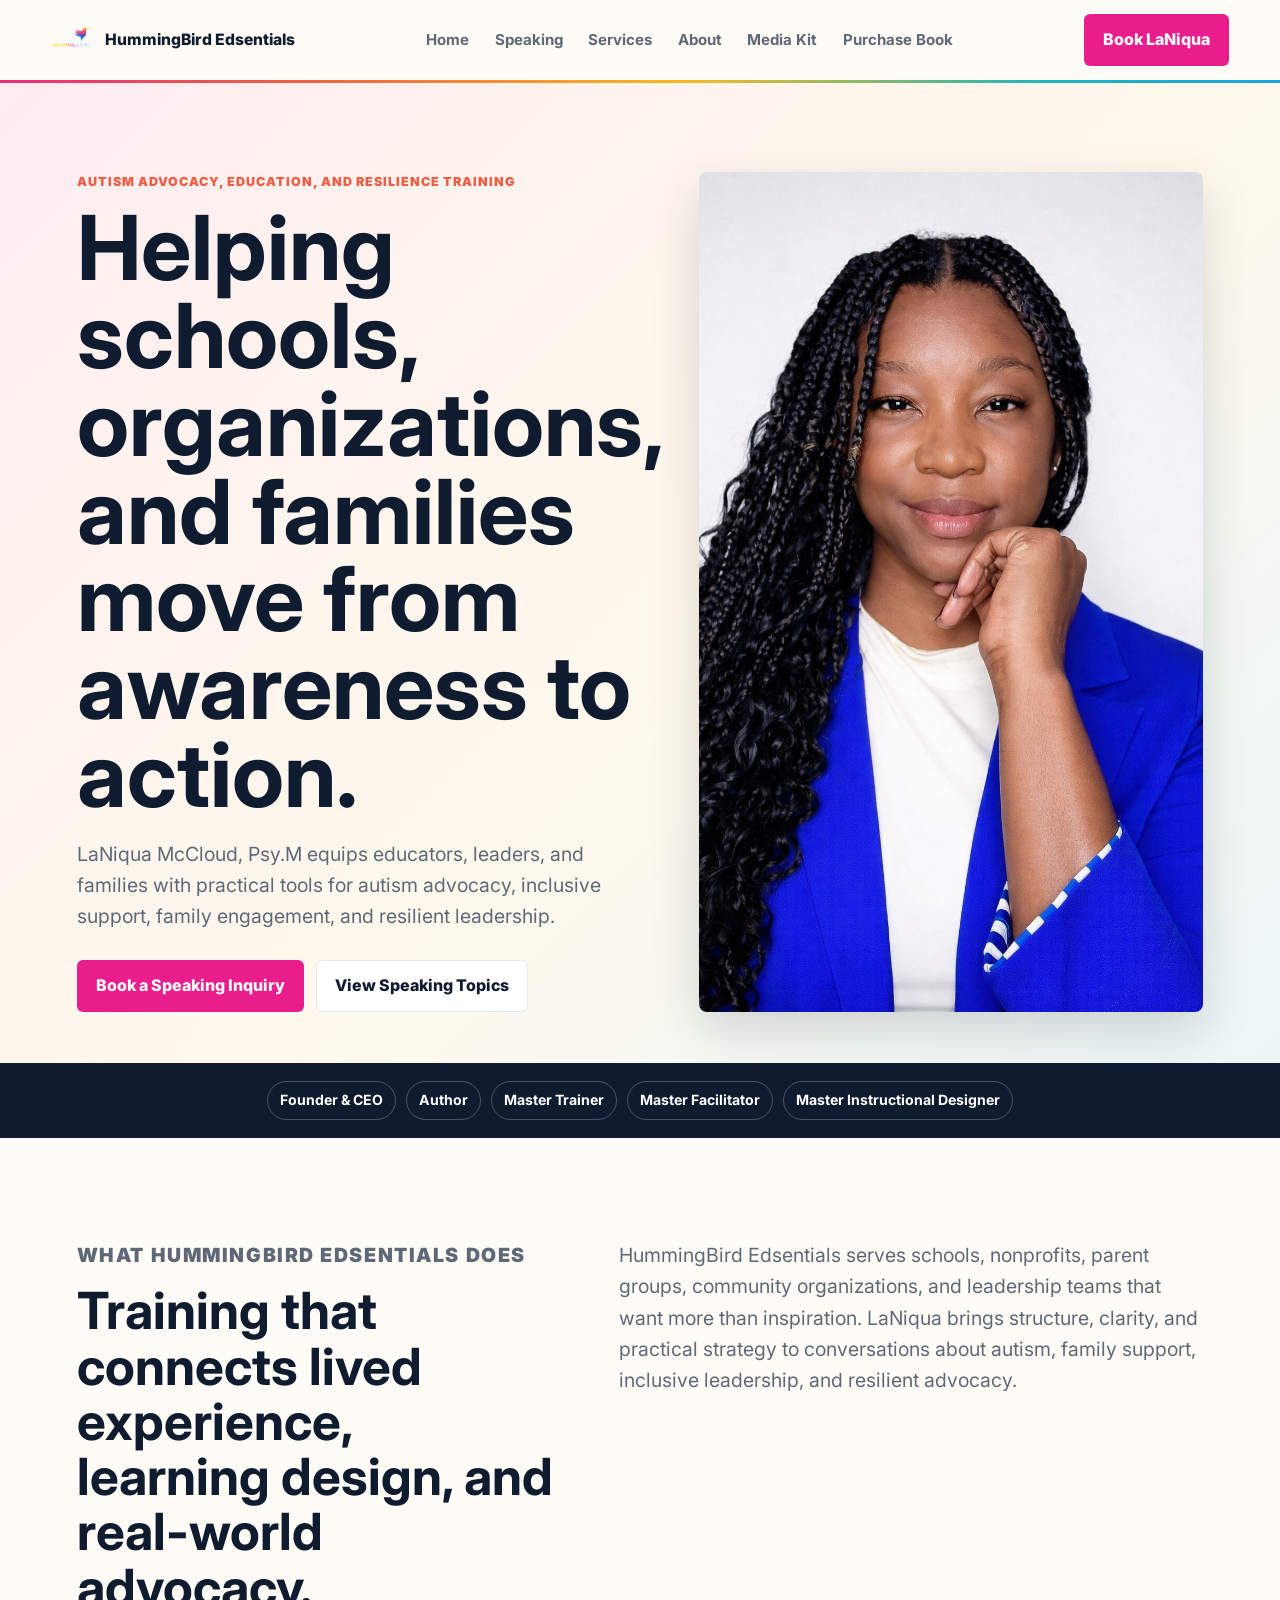
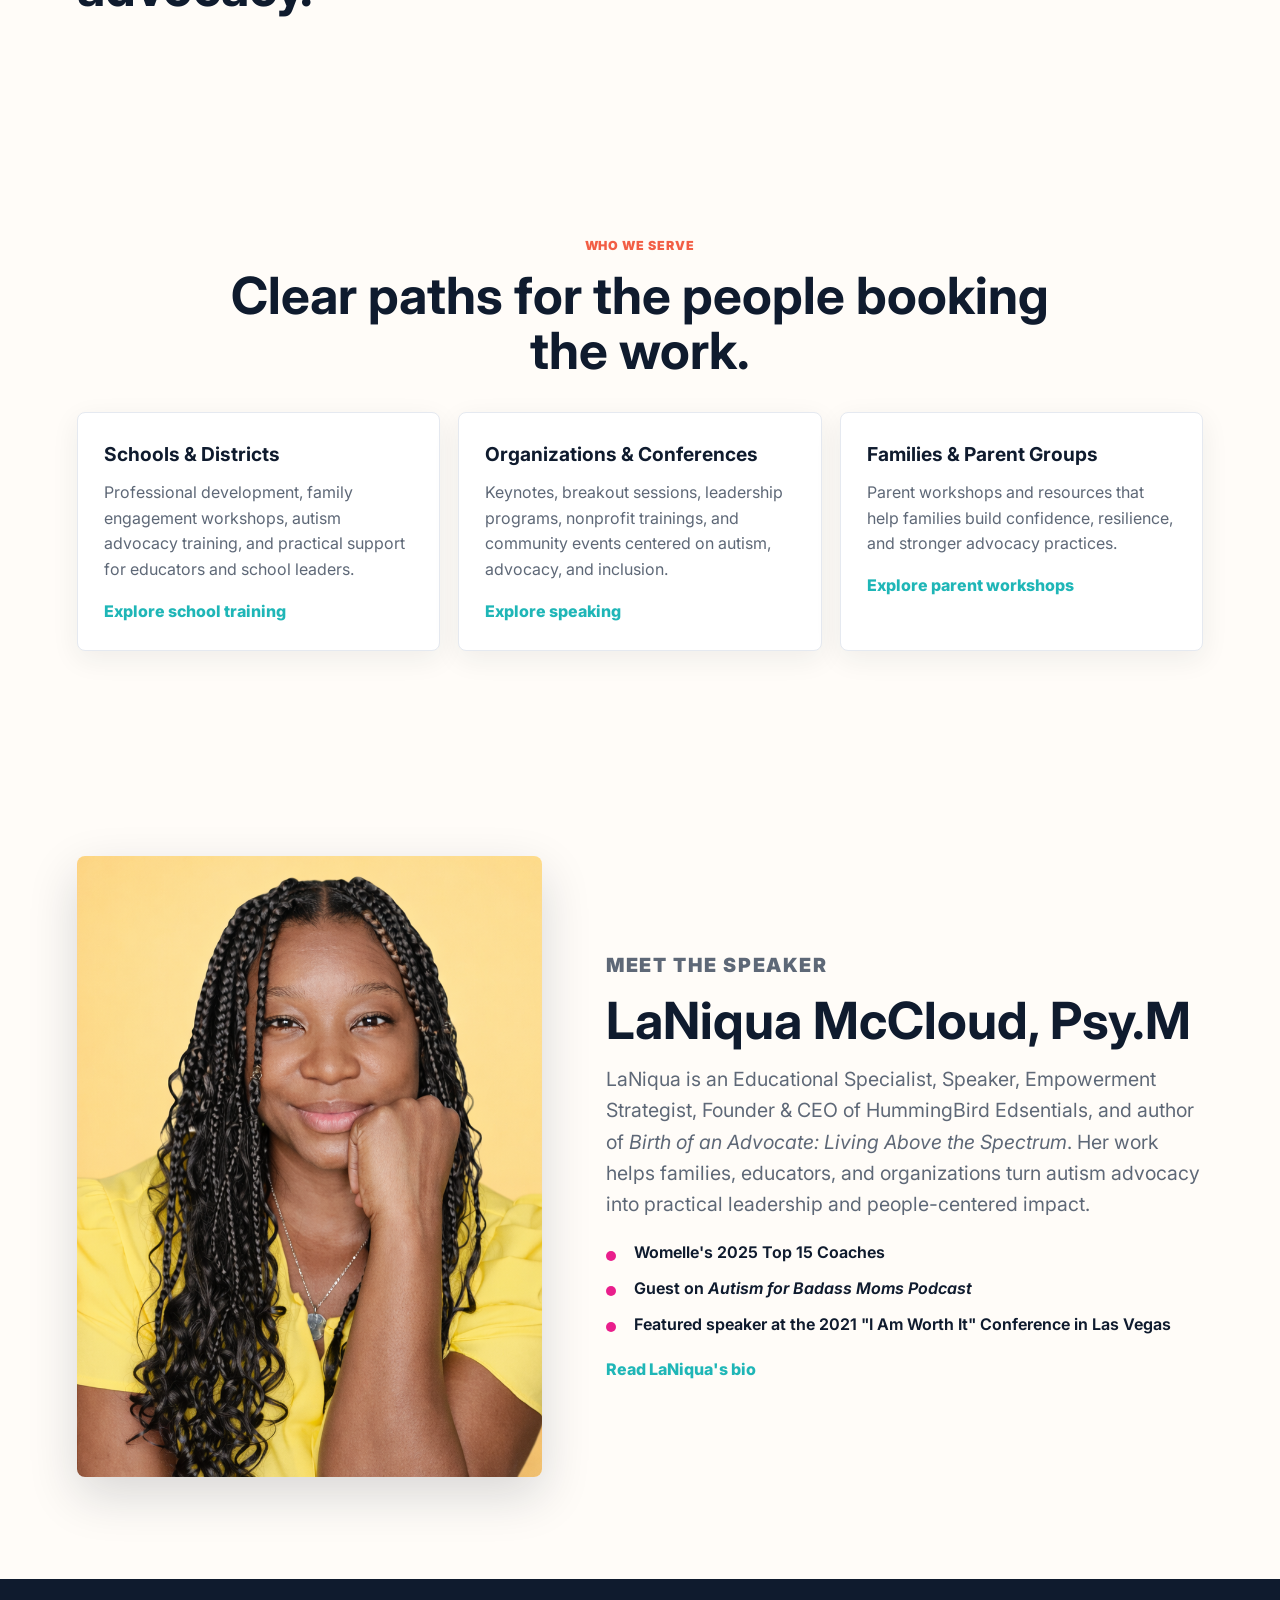
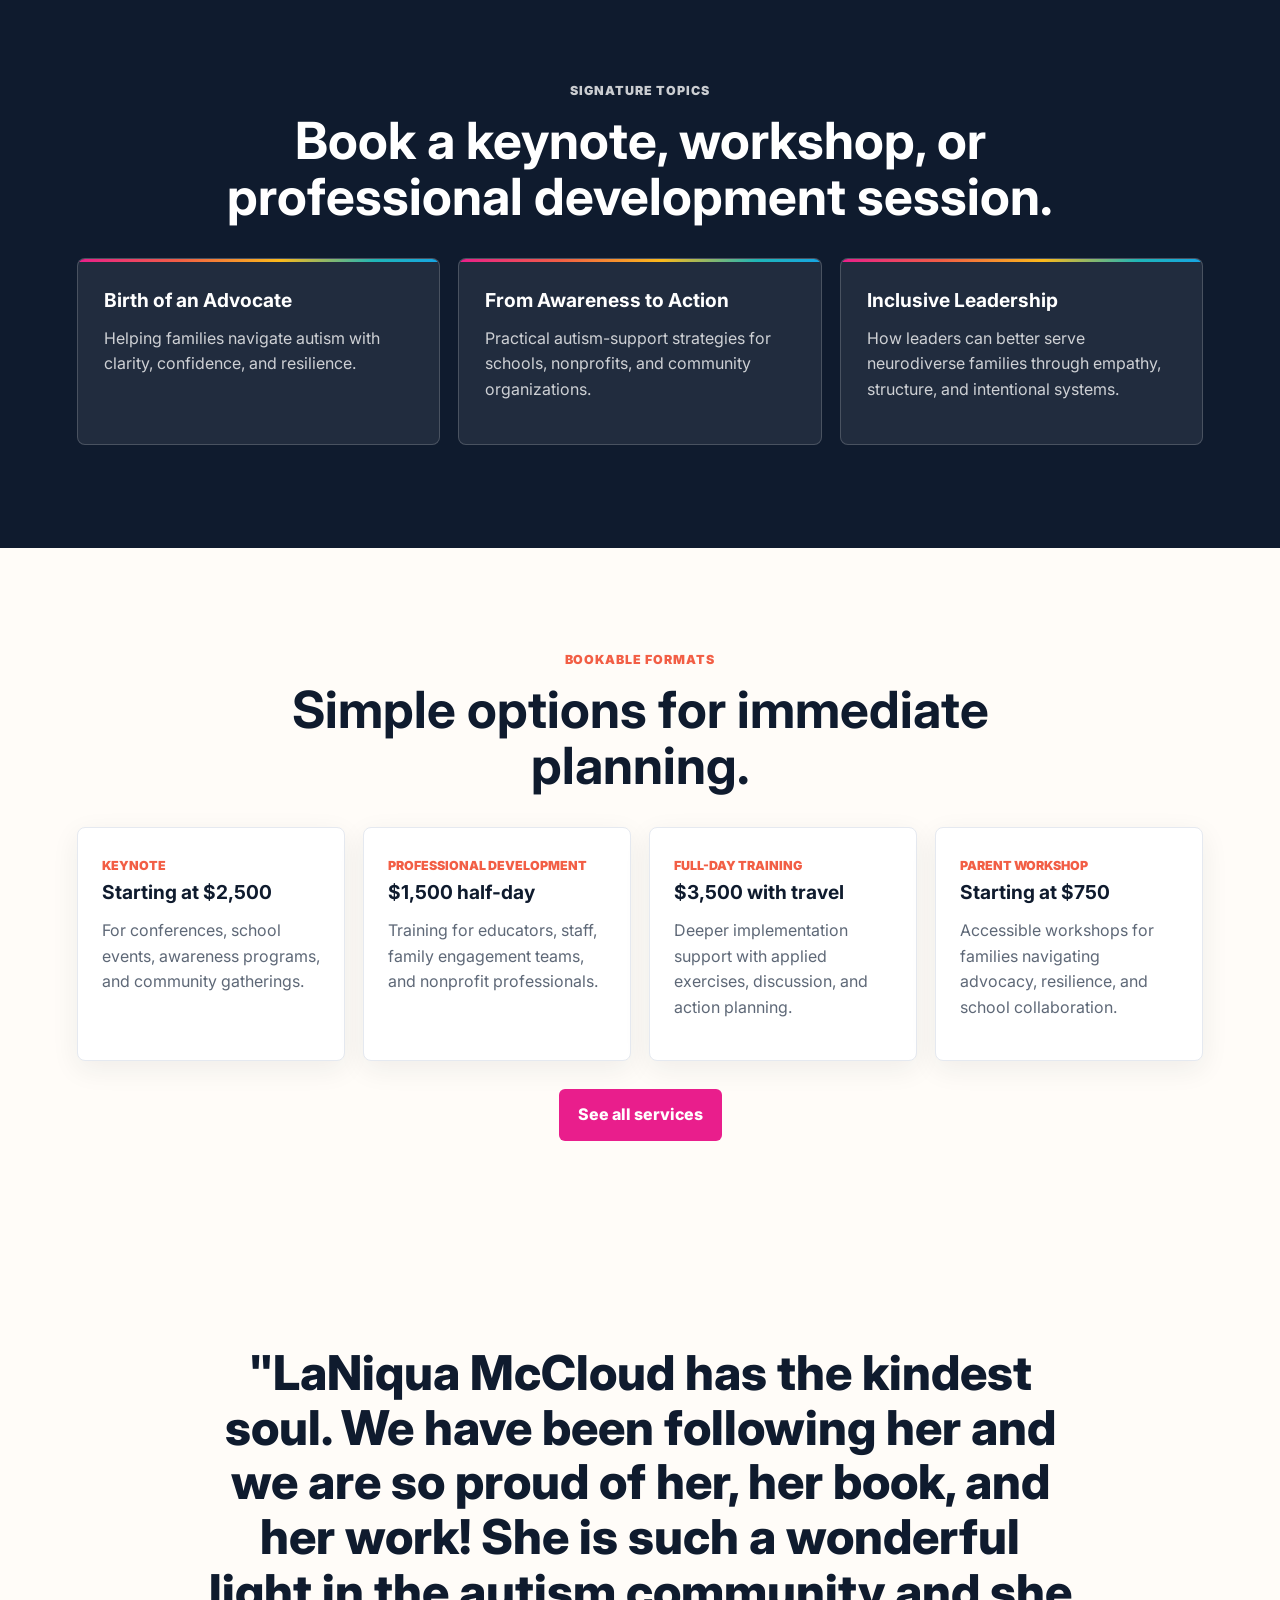
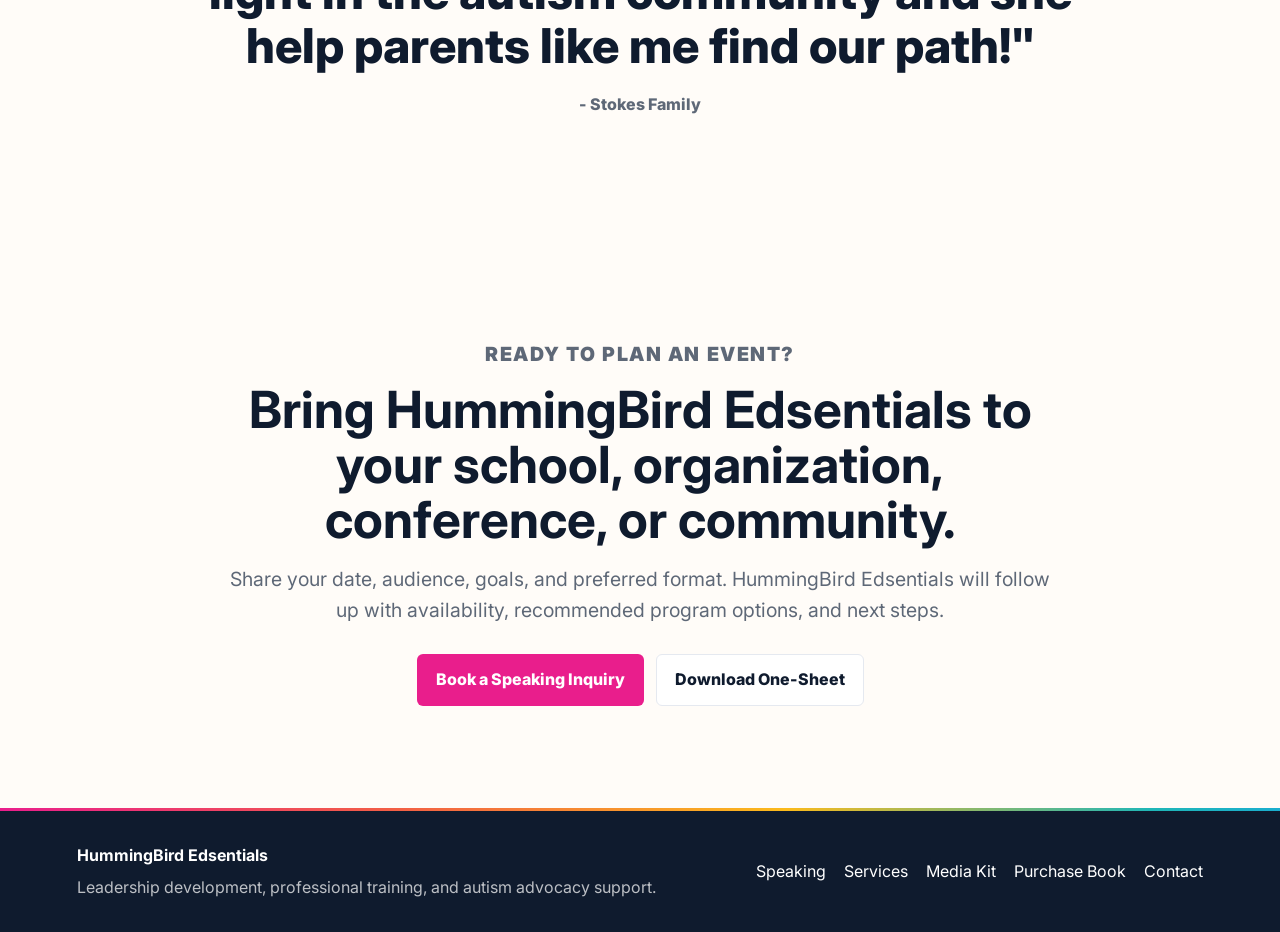
==== commit 66a7caf4: "Add Purchase Book nav link, remove home-page resource band - Add a "Purchase Book" link (-> Amazon) " ====
--- a/index.html
+++ b/index.html
@@ -22,6 +22,7 @@
       <a href="services/">Services</a>
       <a href="about.html">About</a>
       <a href="media-kit/">Media Kit</a>
+      <a href="https://www.amazon.com/dp/B0D9DZ9Z6B" target="_blank" rel="noopener">Purchase Book</a>
     </nav>
     <a class="nav-cta" href="https://calendly.com/hummingbirdedsentials" target="_blank" rel="noopener">Book LaNiqua</a>
   </header>
@@ -152,18 +153,6 @@
       </div>
     </section>
 
-    <section class="section resource-band">
-      <div>
-        <p class="eyebrow">Book and workbook</p>
-        <h2>Extend the impact beyond the event.</h2>
-        <p>LaNiqua's book, <em>Birth of an Advocate: Living Above the Spectrum</em>, and the 14 Days Resilience Ready Workbook/toolkit can be bundled with workshops, keynotes, and professional development sessions.</p>
-      </div>
-      <div class="resource-actions">
-        <a class="btn btn-secondary" href="https://www.amazon.com/dp/B0D9DZ9Z6B" target="_blank" rel="noopener">View the Book</a>
-        <a class="btn btn-primary" href="media-kit/">Open Media Kit</a>
-      </div>
-    </section>
-
     <section class="section testimonial-section">
       <blockquote>
         "LaNiqua McCloud has the kindest soul. We have been following her and we are so proud of her, her book, and her work! She is such a wonderful light in the autism community and she help parents like me find our path!"
@@ -191,6 +180,7 @@
       <a href="speaking/">Speaking</a>
       <a href="services/">Services</a>
       <a href="media-kit/">Media Kit</a>
+      <a href="https://www.amazon.com/dp/B0D9DZ9Z6B" target="_blank" rel="noopener">Purchase Book</a>
       <a href="https://calendly.com/hummingbirdedsentials" target="_blank" rel="noopener">Contact</a>
     </div>
   </footer>
--- a/assets/css/style.css
+++ b/assets/css/style.css
@@ -1,16 +1,20 @@
 :root {
-  --ink: #19201f;
-  --muted: #5f6b68;
-  --line: #dbe4df;
-  --paper: #fbfaf6;
-  --soft: #eef5f0;
+  /* Palette pulled from the HummingBird logo: navy wordmark + magenta/coral/yellow/teal/cyan gradient. */
+  --ink: #0f1b2e;
+  --muted: #5e6877;
+  --line: #e5e9f0;
+  --paper: #fffcf8;
+  --soft: #fff0f6;
   --white: #ffffff;
-  --deep: #123a35;
-  --deep-2: #0d2d29;
-  --accent: #d89b2b;
-  --accent-2: #a46135;
-  --teal: #2d7a72;
-  --shadow: 0 18px 50px rgba(22, 48, 44, 0.14);
+  --deep: #0f1b2e;
+  --deep-2: #1a2840;
+  --accent: #e91e8c;
+  --accent-2: #f25e45;
+  --teal: #1fb6b7;
+  --cyan: #16a5e5;
+  --yellow: #fbba1b;
+  --shadow: 0 18px 50px rgba(15, 27, 46, 0.16);
+  --logo-gradient: linear-gradient(135deg, #e91e8c 0%, #f25e45 28%, #fbba1b 56%, #1fb6b7 82%, #16a5e5 100%);
 }
 
 * {
@@ -47,8 +51,9 @@
   justify-content: space-between;
   gap: 24px;
   padding: 14px clamp(20px, 4vw, 56px);
-  background: rgba(251, 250, 246, 0.94);
-  border-bottom: 1px solid rgba(219, 228, 223, 0.9);
+  background: rgba(255, 252, 248, 0.94);
+  border-bottom: 3px solid transparent;
+  border-image: var(--logo-gradient) 1;
   backdrop-filter: blur(14px);
 }
 
@@ -109,13 +114,13 @@
 
 .nav-cta,
 .btn-primary {
-  background: var(--deep);
+  background: var(--accent);
   color: var(--white);
 }
 
 .nav-cta:hover,
 .btn-primary:hover {
-  background: var(--deep-2);
+  background: var(--accent-2);
   transform: translateY(-1px);
 }
 
@@ -126,7 +131,8 @@
 }
 
 .btn-secondary:hover {
-  border-color: var(--teal);
+  border-color: var(--accent);
+  color: var(--accent);
   transform: translateY(-1px);
 }
 
@@ -138,8 +144,13 @@
   min-height: calc(100vh - 76px);
   padding: clamp(44px, 7vw, 96px) clamp(20px, 6vw, 96px) clamp(28px, 4vw, 56px);
   background:
-    linear-gradient(120deg, rgba(238, 245, 240, 0.96), rgba(251, 250, 246, 0.78)),
-    var(--soft);
+    linear-gradient(135deg,
+      rgba(233, 30, 140, 0.07) 0%,
+      rgba(242, 94, 69, 0.05) 28%,
+      rgba(251, 186, 27, 0.05) 56%,
+      rgba(31, 182, 183, 0.06) 82%,
+      rgba(22, 165, 229, 0.08) 100%),
+    var(--paper);
 }
 
 .hero-copy {
@@ -363,10 +374,23 @@
 
 .topic-list article,
 .feature-card.dark {
+  position: relative;
   padding: 26px;
   border: 1px solid rgba(255, 255, 255, 0.18);
   border-radius: 8px;
   background: rgba(255, 255, 255, 0.08);
+  overflow: hidden;
+}
+
+.topic-list article::before,
+.feature-card.dark::before {
+  content: "";
+  position: absolute;
+  top: 0;
+  left: 0;
+  right: 0;
+  height: 3px;
+  background: var(--logo-gradient);
 }
 
 .topic-list p,
@@ -448,8 +472,10 @@
   justify-content: space-between;
   gap: 24px;
   padding: 32px clamp(20px, 6vw, 96px);
-  background: #0b211f;
+  background: var(--ink);
   color: var(--white);
+  border-top: 3px solid transparent;
+  border-image: var(--logo-gradient) 1;
 }
 
 .site-footer p {
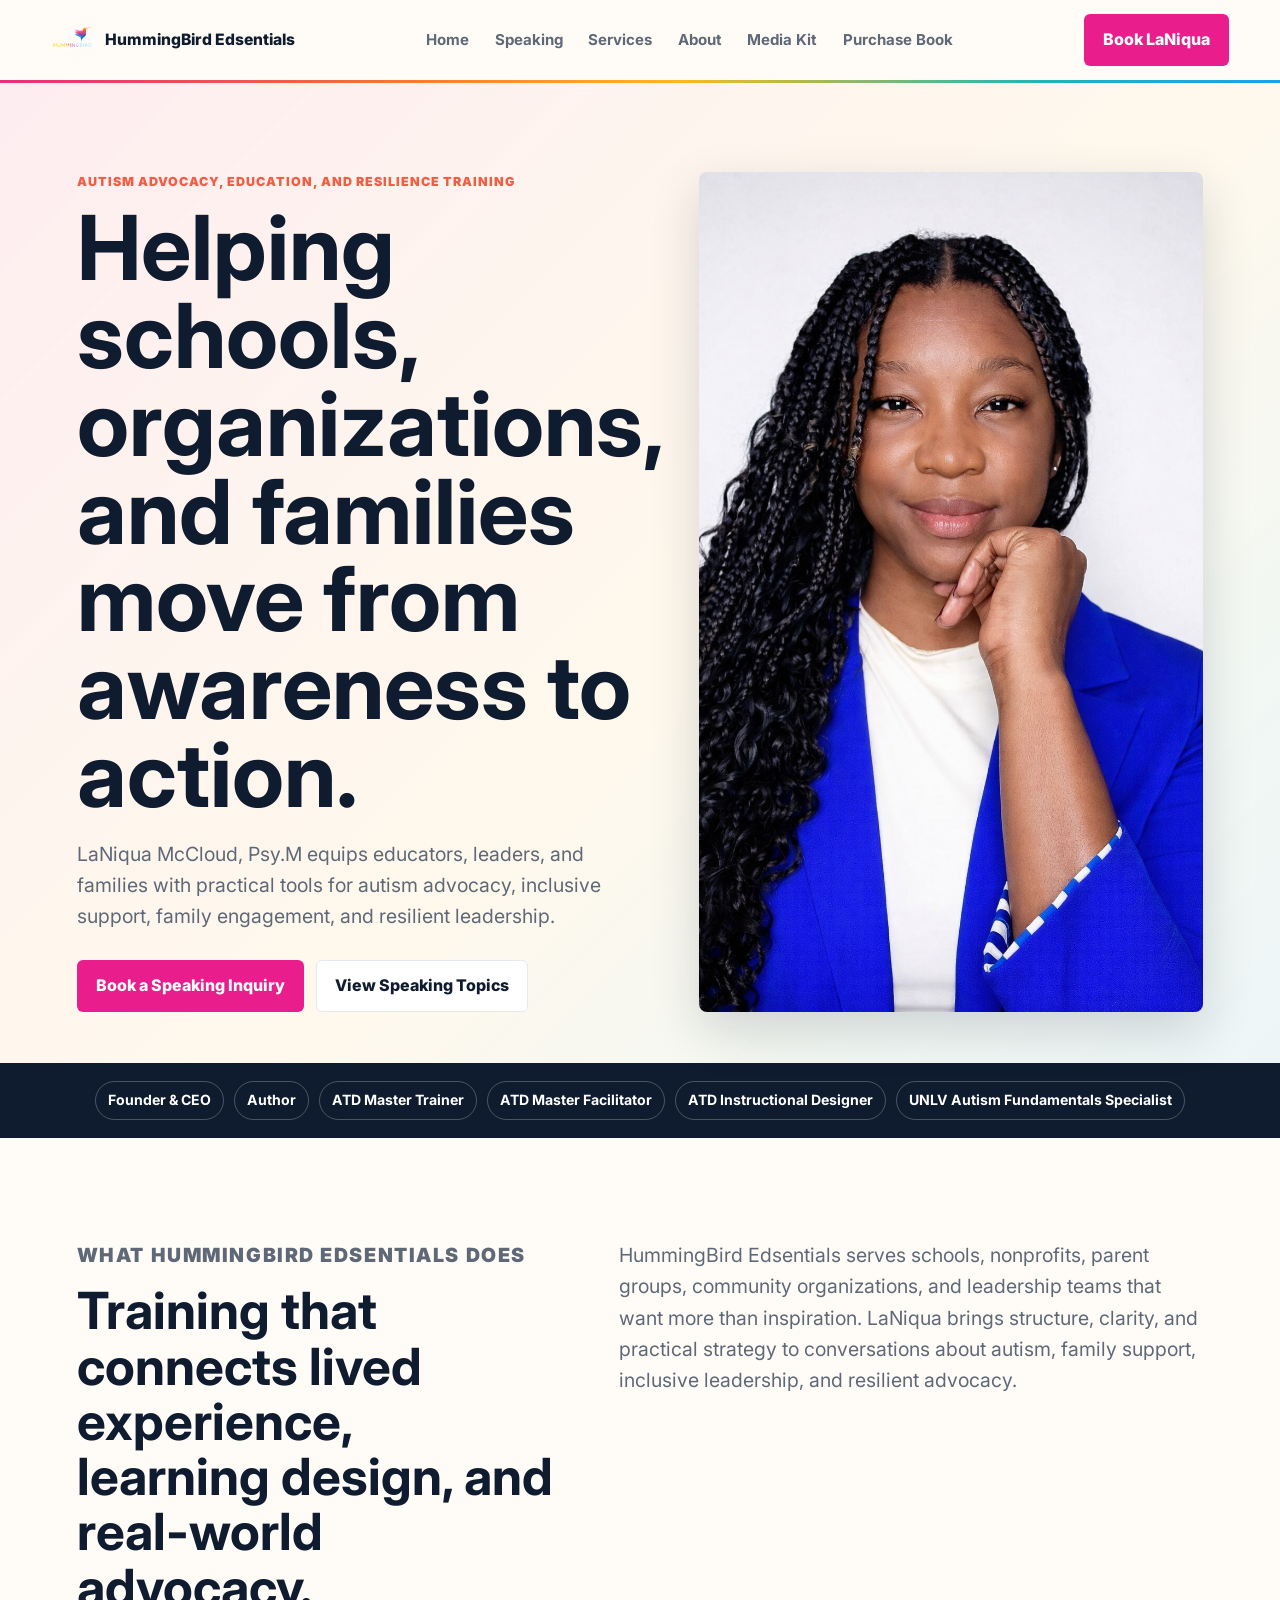
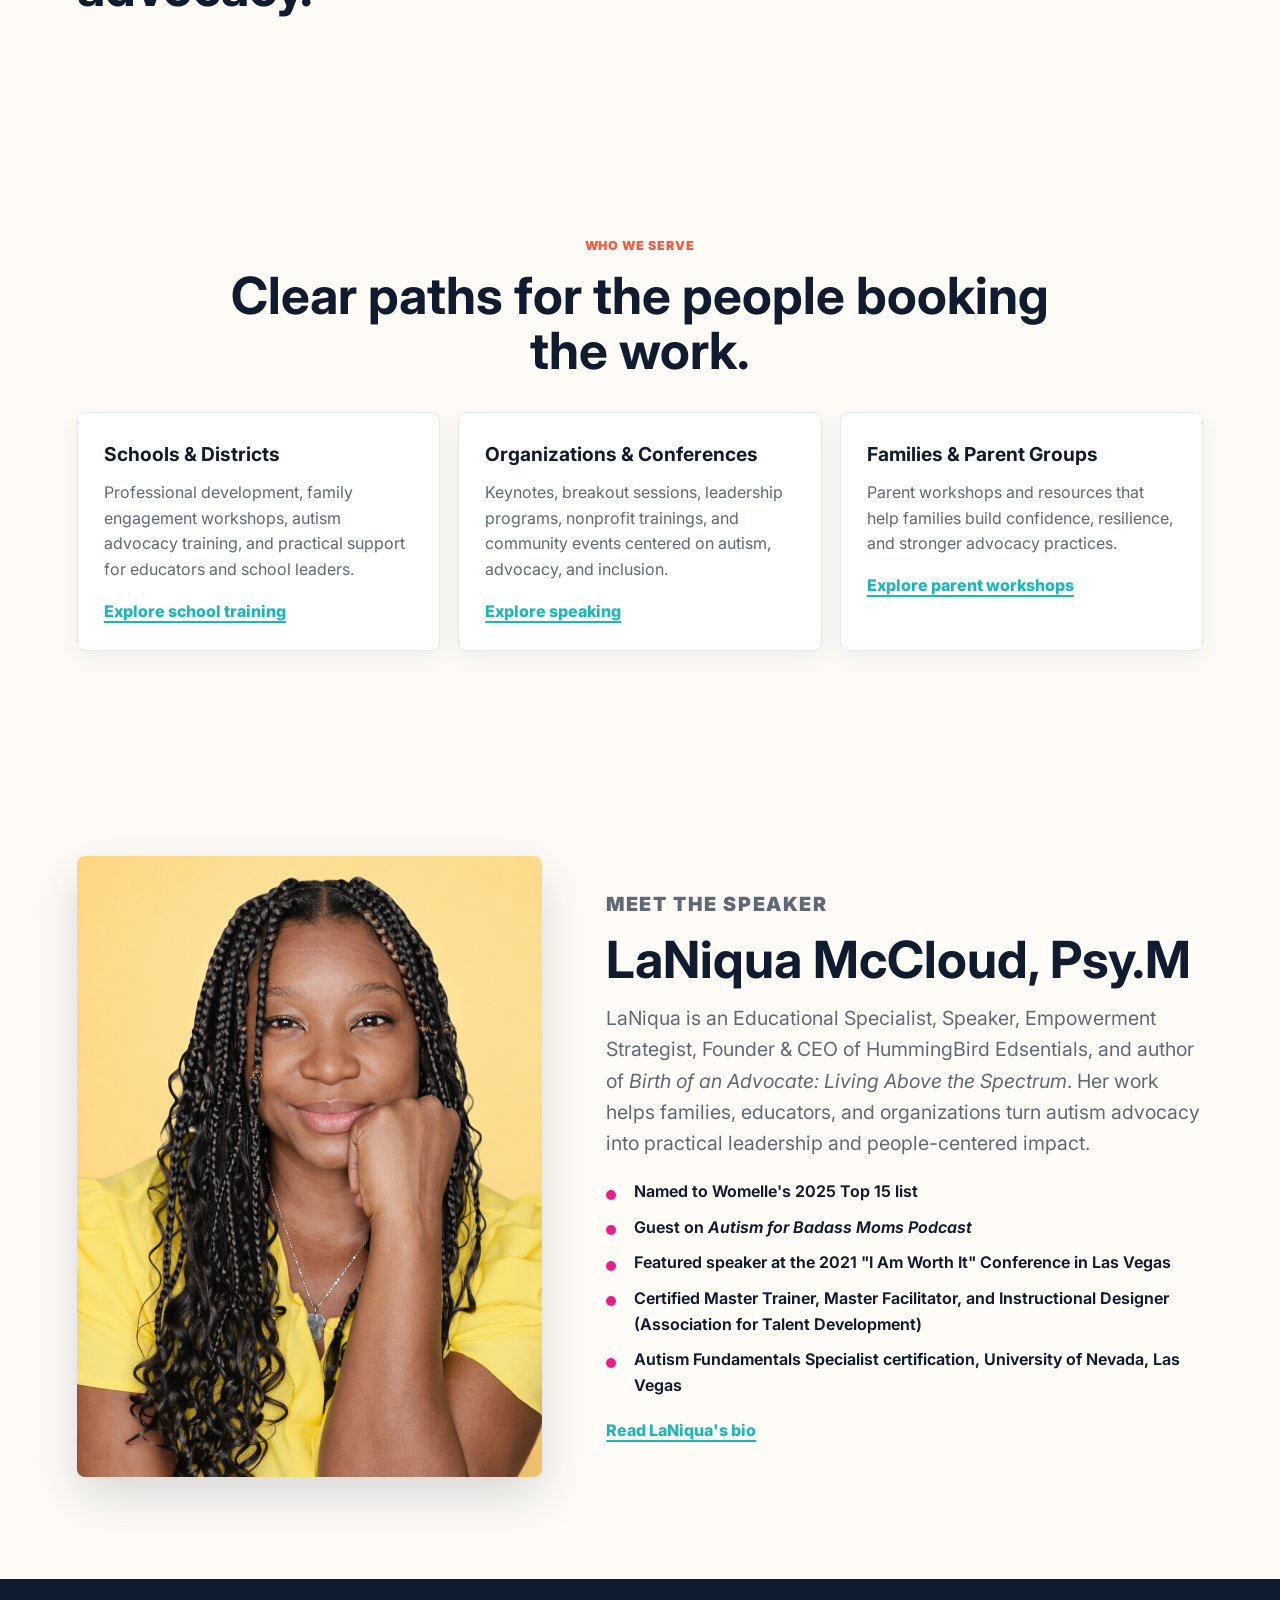
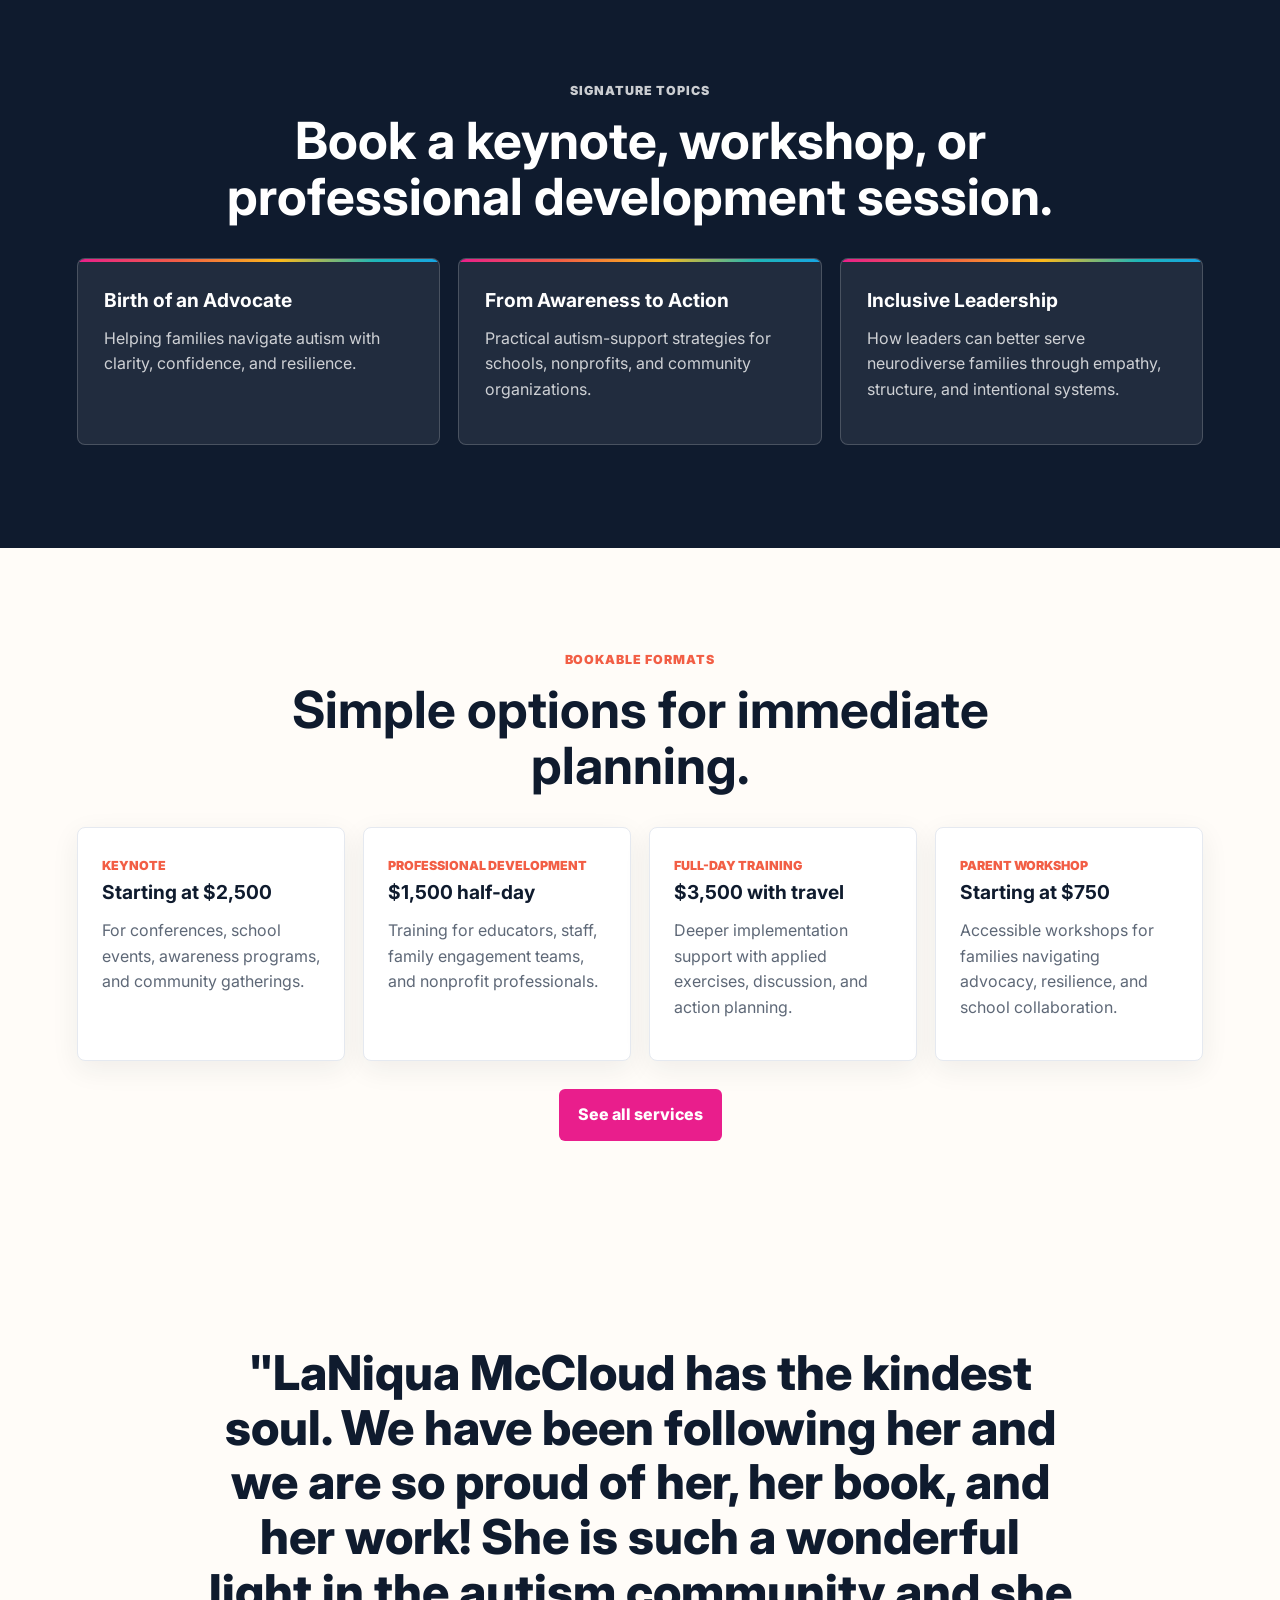
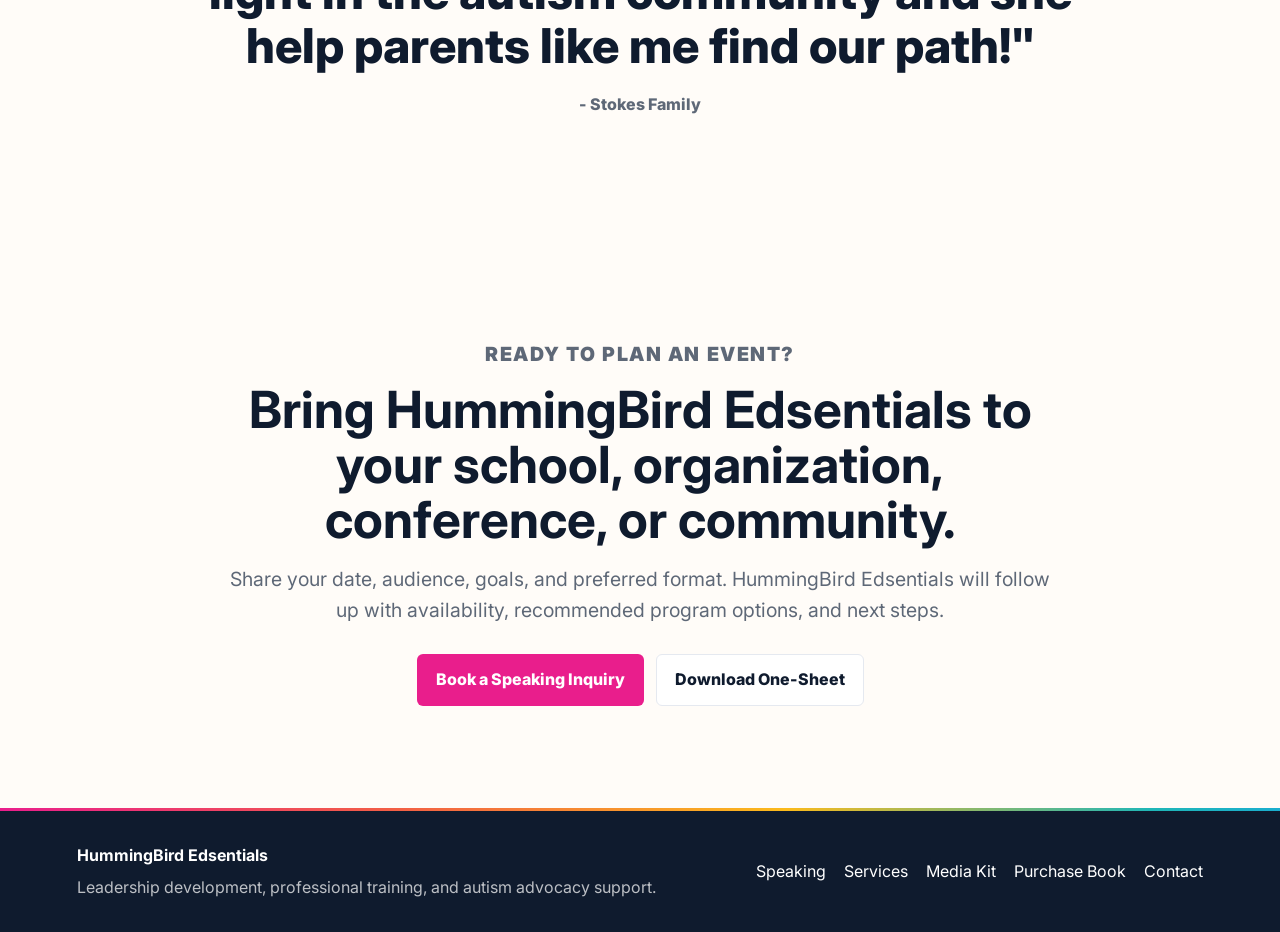
==== commit e85ef940: "Replace coaching with consulting; add ATD and UNLV certifications LaNiqua is not yet a certified coa" ====
--- a/index.html
+++ b/index.html
@@ -46,9 +46,10 @@
     <section class="cred-strip" aria-label="Credentials">
       <span>Founder & CEO</span>
       <span>Author</span>
-      <span>Master Trainer</span>
-      <span>Master Facilitator</span>
-      <span>Master Instructional Designer</span>
+      <span>ATD Master Trainer</span>
+      <span>ATD Master Facilitator</span>
+      <span>ATD Instructional Designer</span>
+      <span>UNLV Autism Fundamentals Specialist</span>
     </section>
 
     <section class="section intro-grid">
@@ -92,9 +93,11 @@
         <h2>LaNiqua McCloud, Psy.M</h2>
         <p>LaNiqua is an Educational Specialist, Speaker, Empowerment Strategist, Founder & CEO of HummingBird Edsentials, and author of <em>Birth of an Advocate: Living Above the Spectrum</em>. Her work helps families, educators, and organizations turn autism advocacy into practical leadership and people-centered impact.</p>
         <ul class="check-list">
-          <li>Womelle's 2025 Top 15 Coaches</li>
+          <li>Named to Womelle's 2025 Top 15 list</li>
           <li>Guest on <em>Autism for Badass Moms Podcast</em></li>
           <li>Featured speaker at the 2021 "I Am Worth It" Conference in Las Vegas</li>
+          <li>Certified Master Trainer, Master Facilitator, and Instructional Designer (Association for Talent Development)</li>
+          <li>Autism Fundamentals Specialist certification, University of Nevada, Las Vegas</li>
         </ul>
         <a class="text-link" href="about.html">Read LaNiqua's bio</a>
       </div>
--- a/assets/css/style.css
+++ b/assets/css/style.css
@@ -85,17 +85,27 @@
 }
 
 .site-nav a,
-.footer-links a,
+.footer-links a {
+  text-decoration: none;
+}
+
+.site-nav a:hover,
+.footer-links a:hover {
+  color: var(--teal);
+}
+
+/* In-content text links: underlined so users see they're interactive. */
 .feature-card a,
 .text-link {
-  text-decoration: none;
-}
-
-.site-nav a:hover,
-.footer-links a:hover,
+  text-decoration: underline;
+  text-decoration-thickness: 2px;
+  text-underline-offset: 4px;
+}
+
 .feature-card a:hover,
 .text-link:hover {
-  color: var(--teal);
+  text-decoration-thickness: 3px;
+  color: var(--accent);
 }
 
 .nav-cta,
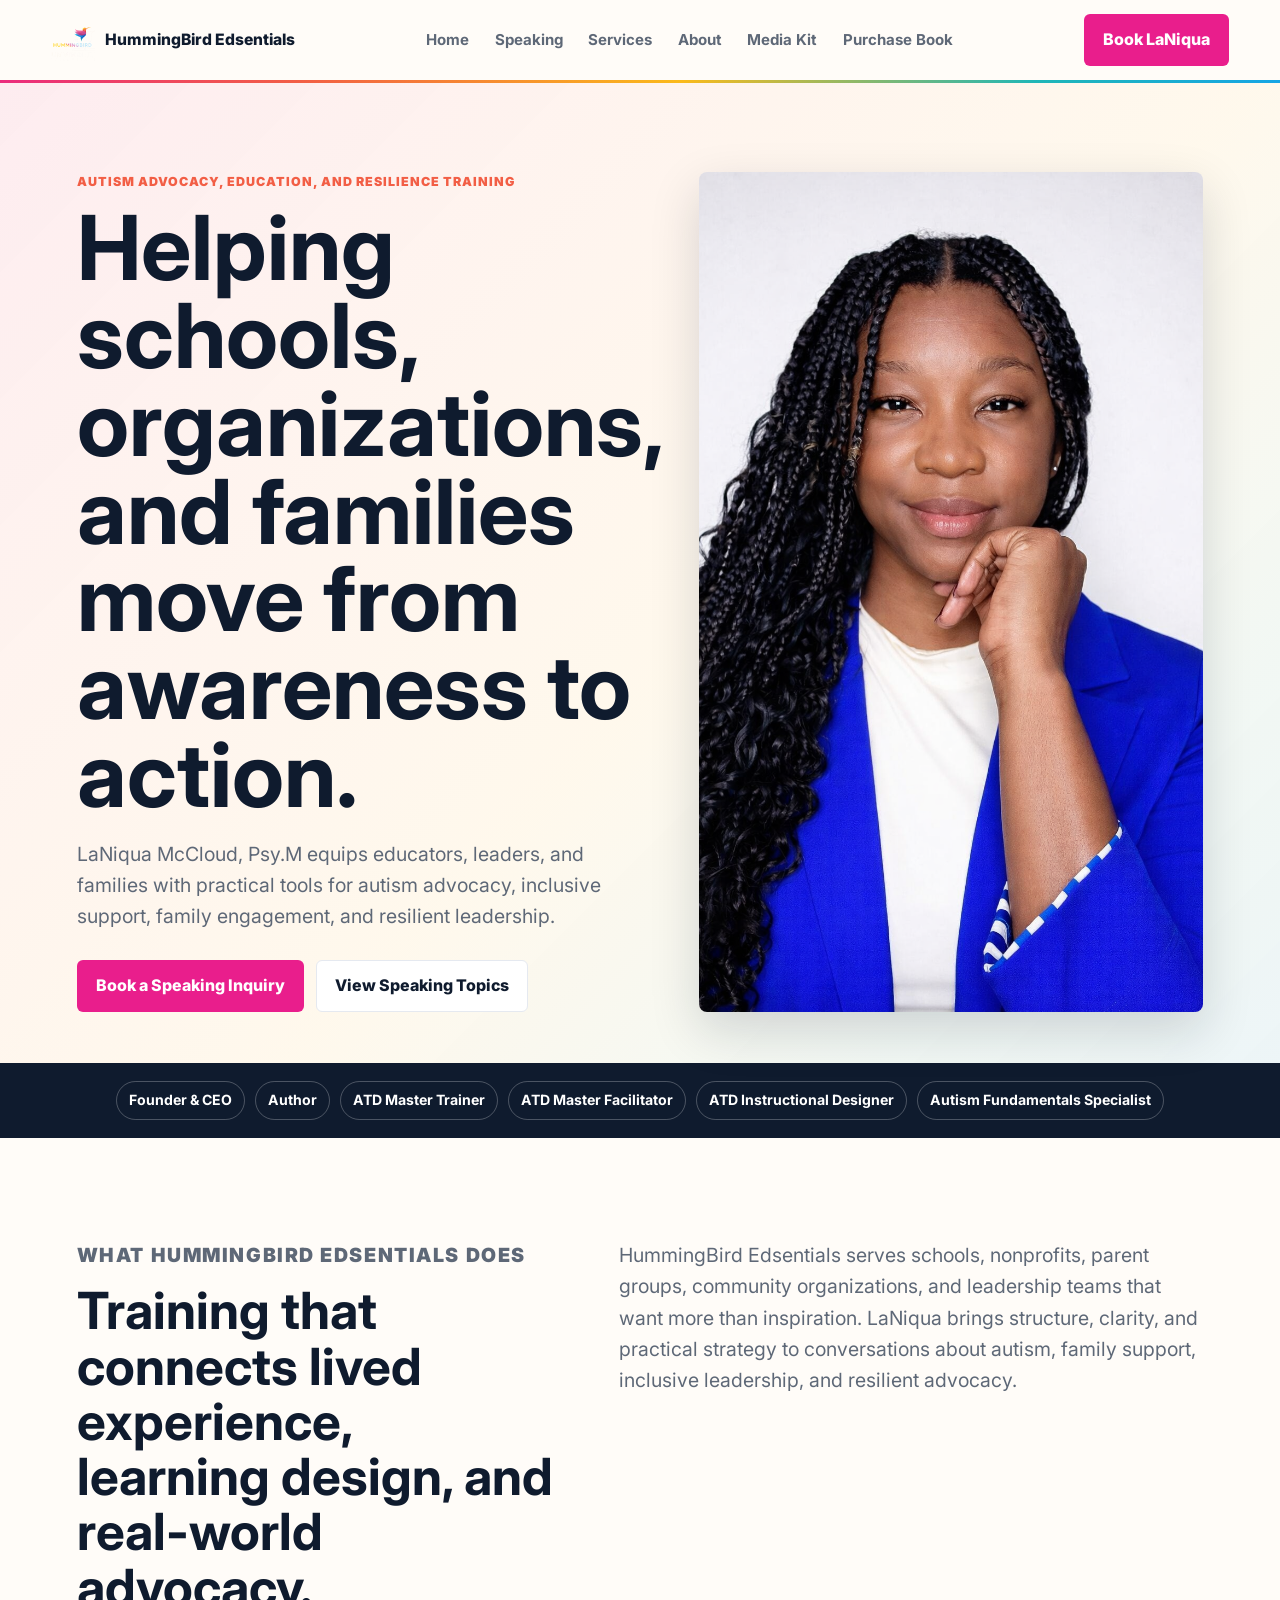
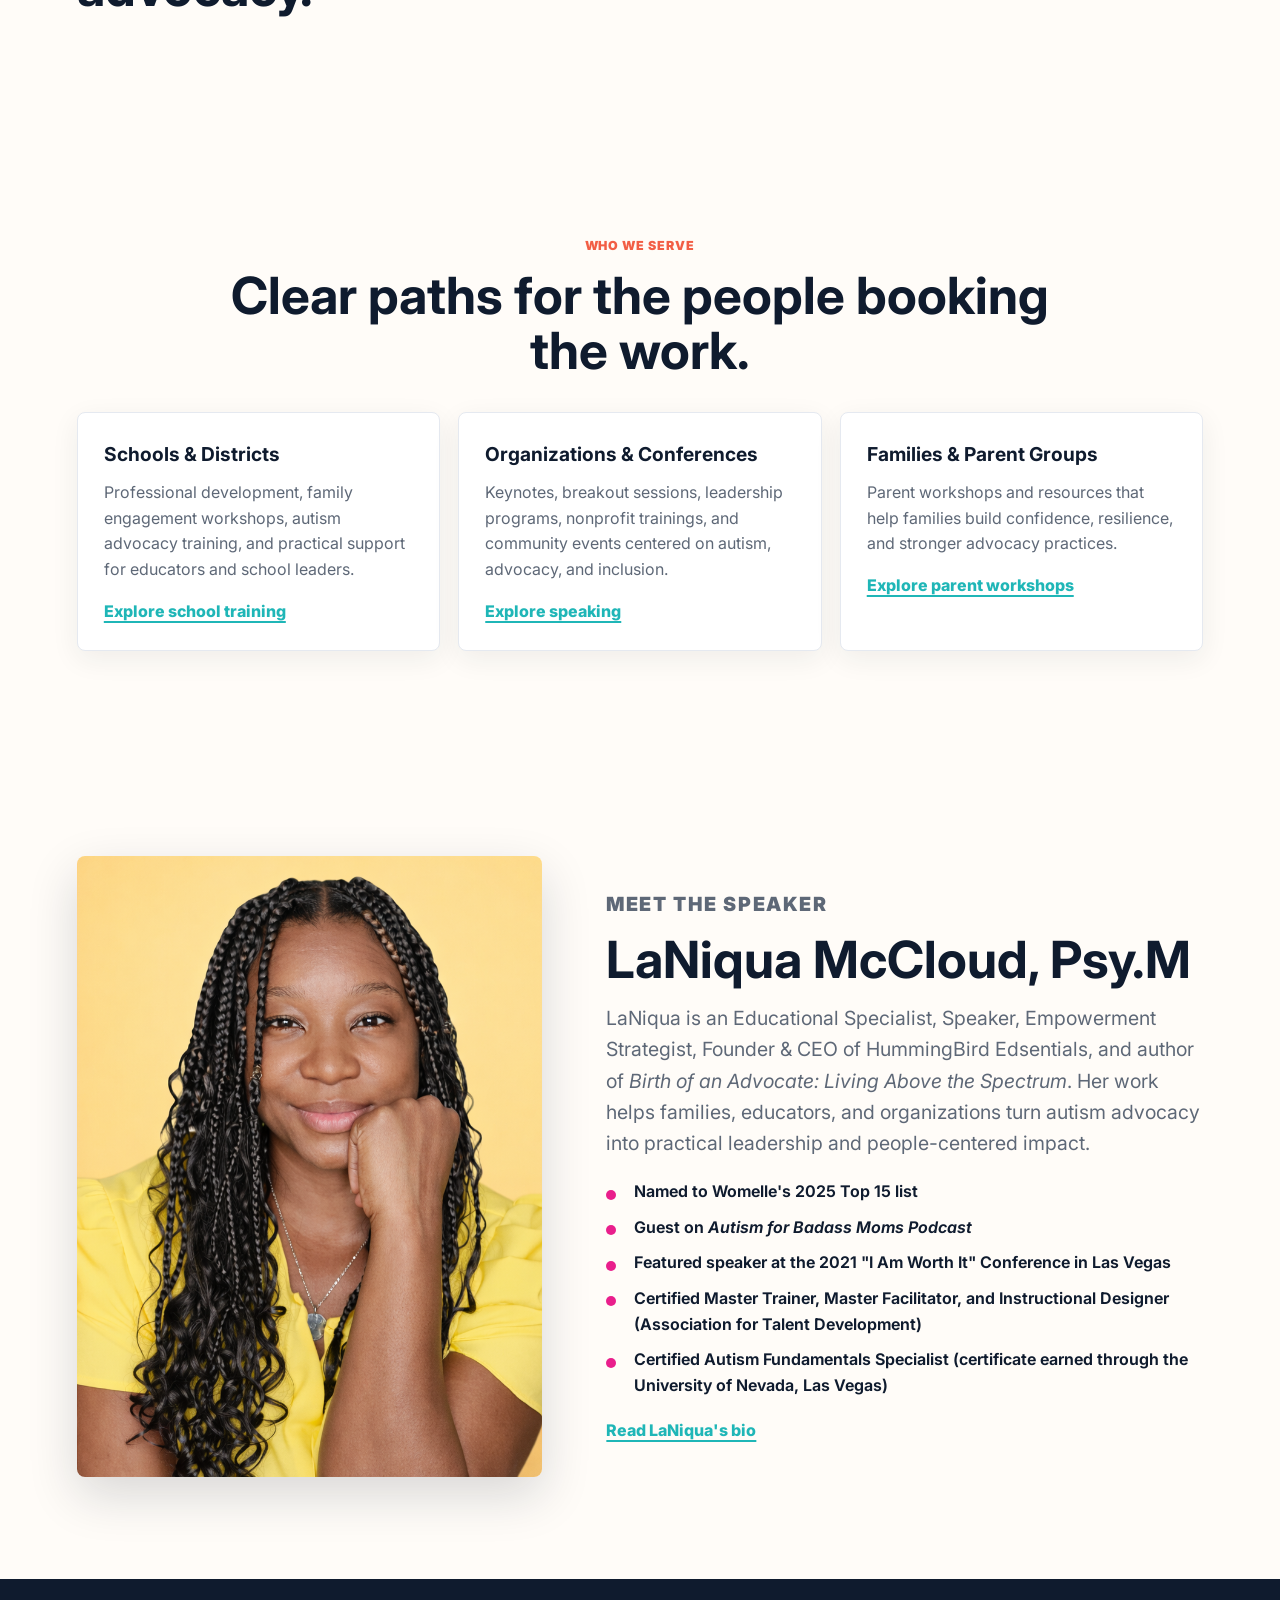
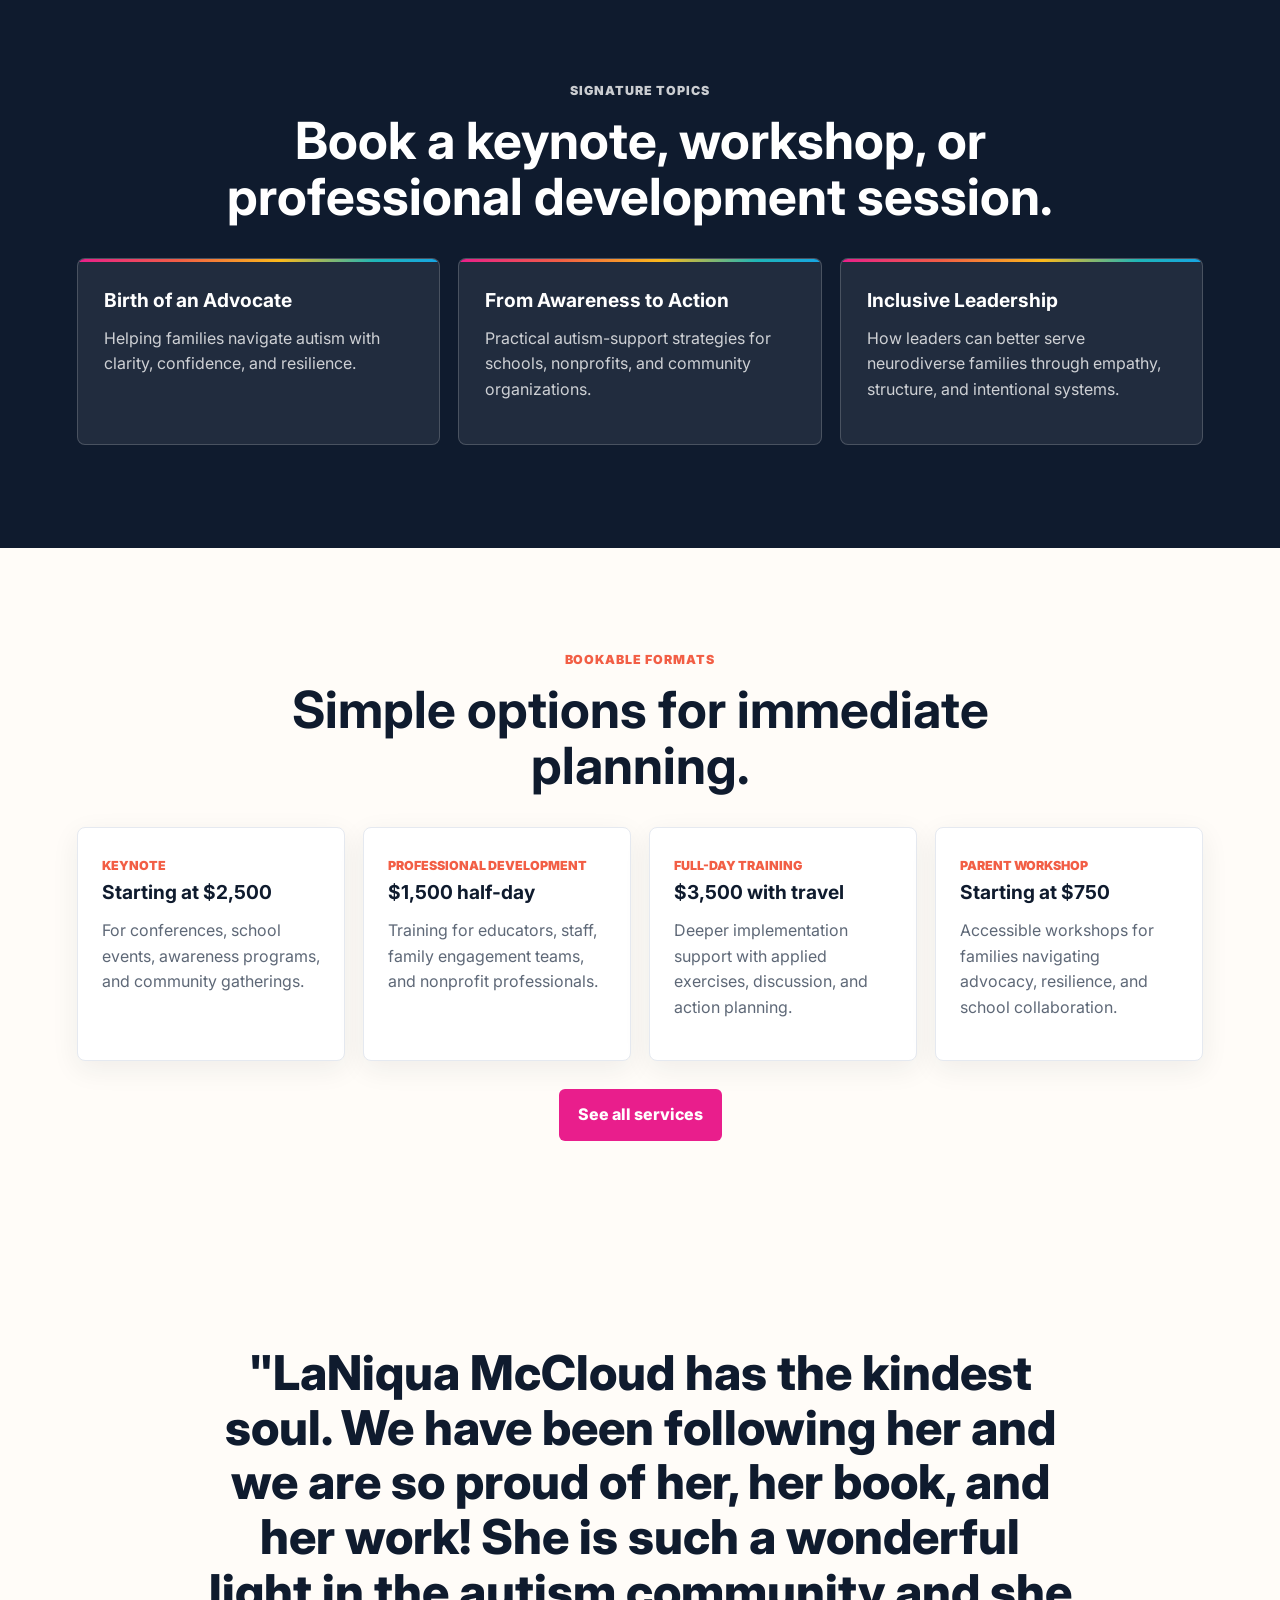
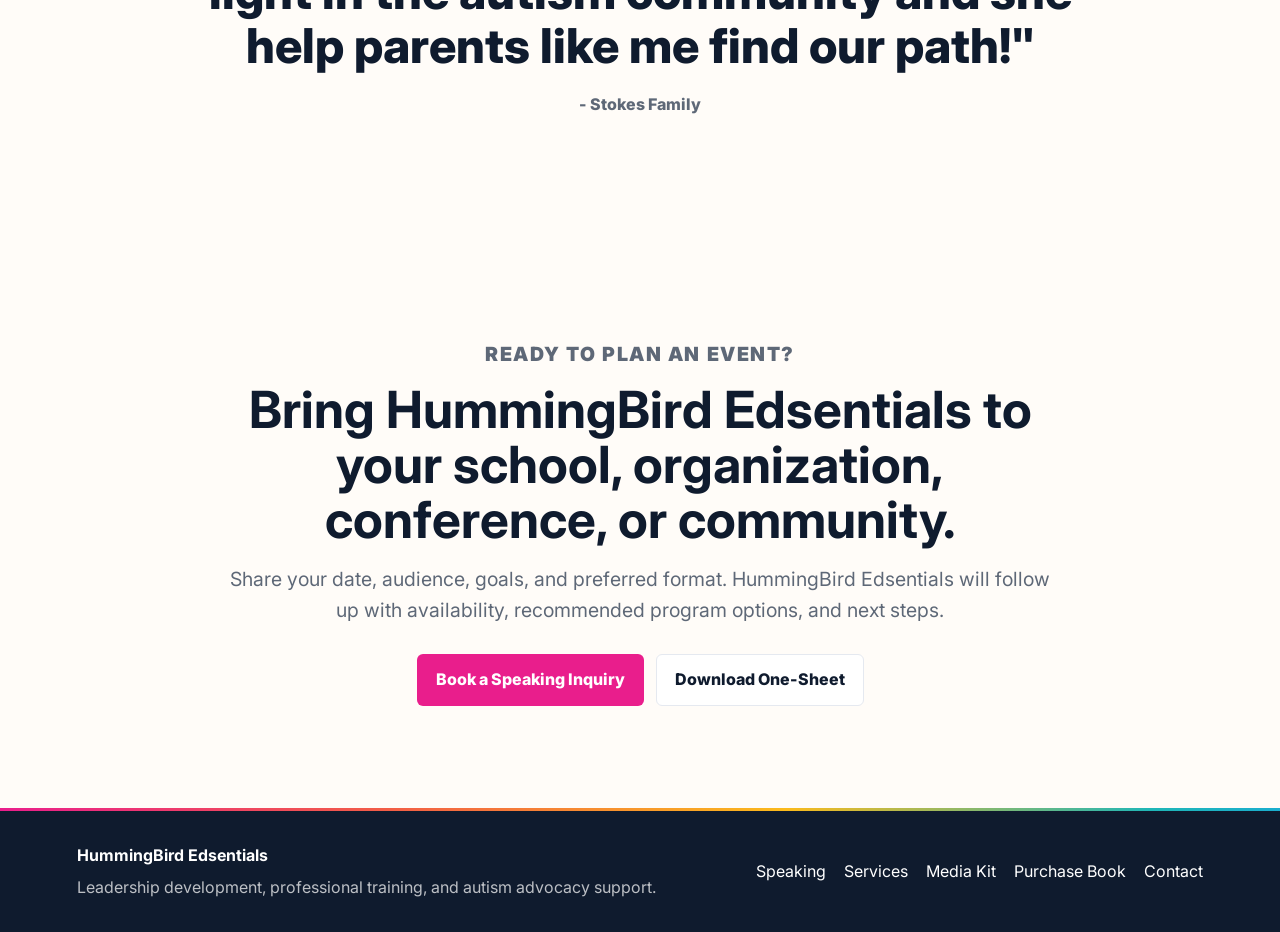
==== commit 35ac7ca2: "Show Autism Fundamentals Specialist as a credential, not a UNLV title UNLV is where the certificate " ====
--- a/index.html
+++ b/index.html
@@ -49,7 +49,7 @@
       <span>ATD Master Trainer</span>
       <span>ATD Master Facilitator</span>
       <span>ATD Instructional Designer</span>
-      <span>UNLV Autism Fundamentals Specialist</span>
+      <span>Autism Fundamentals Specialist</span>
     </section>
 
     <section class="section intro-grid">
@@ -97,7 +97,7 @@
           <li>Guest on <em>Autism for Badass Moms Podcast</em></li>
           <li>Featured speaker at the 2021 "I Am Worth It" Conference in Las Vegas</li>
           <li>Certified Master Trainer, Master Facilitator, and Instructional Designer (Association for Talent Development)</li>
-          <li>Autism Fundamentals Specialist certification, University of Nevada, Las Vegas</li>
+          <li>Certified Autism Fundamentals Specialist (certificate earned through the University of Nevada, Las Vegas)</li>
         </ul>
         <a class="text-link" href="about.html">Read LaNiqua's bio</a>
       </div>
